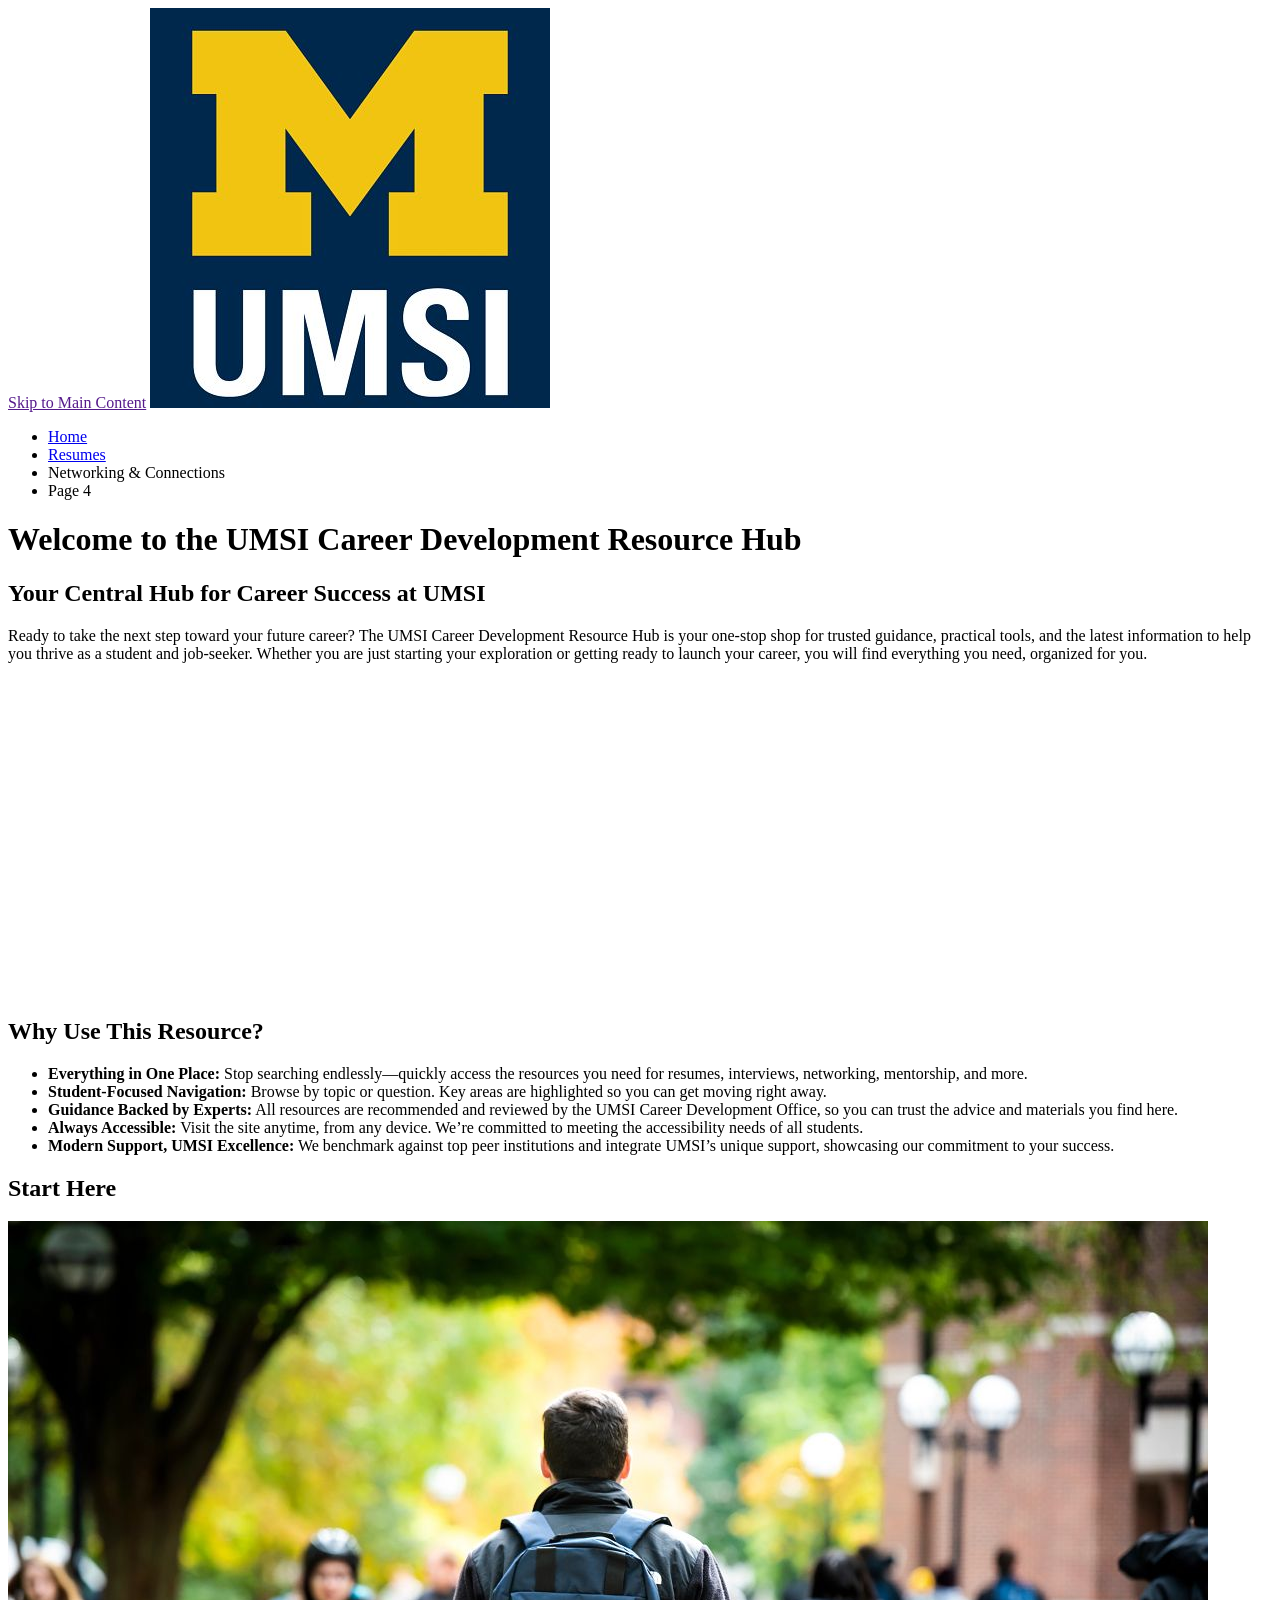
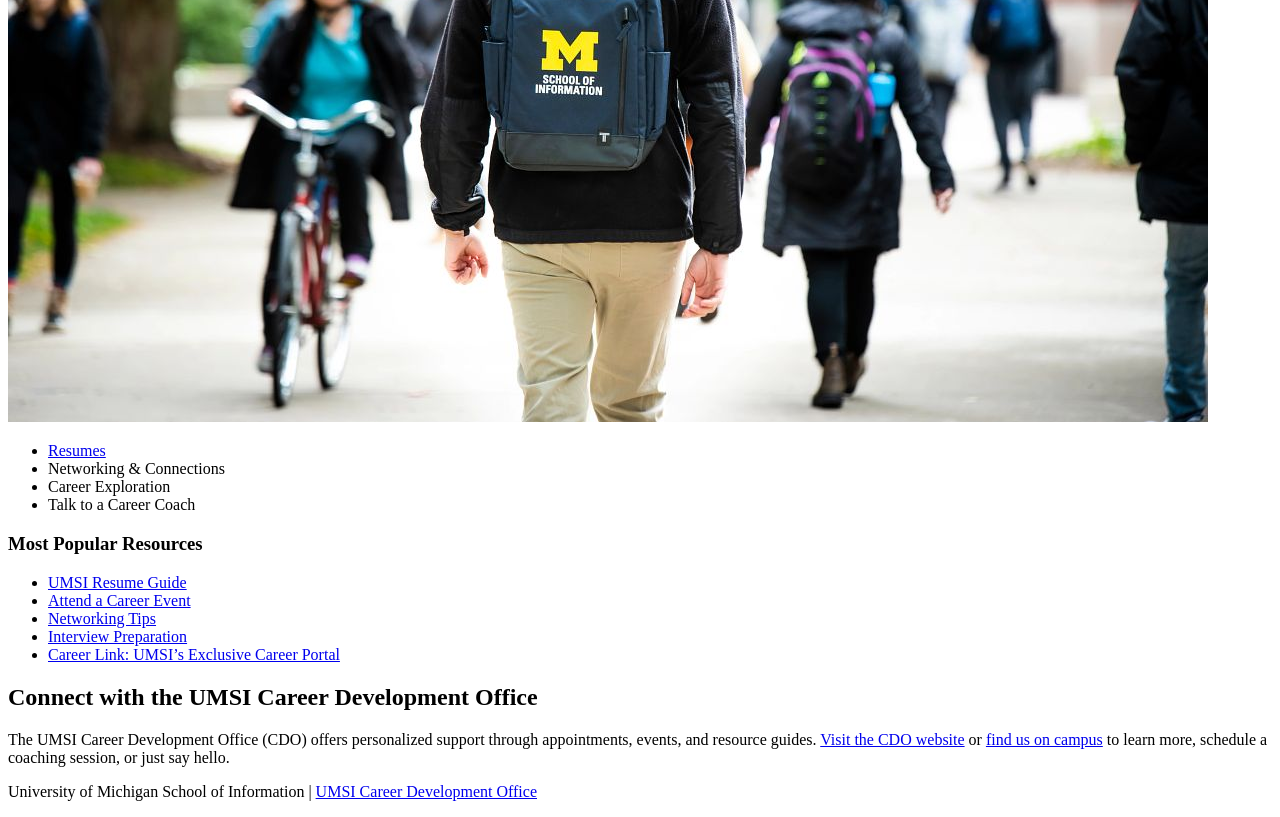
==== index.html @ 2da319f1 "Add files via upload" ====
<!DOCTYPE html>
<html lang="en">
<head>
    <meta charset="UTF-8">
    <meta name="viewport" content="width=device-width, initial-scale=1.0">
    <title>MSI Career Development Resource Hub</title>
</head>
<body>

    <header>
  <a href = "">Skip to Main Content</a>
        <img src="images/UMSI_signature_vertical_informal_solidblue.jpg" alt="UMSI Logo">
        <nav>
            <ul>
                <li><a href = "index.html">Home</a></li>
                <li><a href = "resume.html">Resumes</a></li>
                <li><a>Networking & Connections</a></li>
                <li><a>Page 4</a></li>
            </ul>
        </nav>
    <h1>Welcome to the UMSI Career Development Resource Hub</h1>

    </header>
    <main>
    <section>
      <h2>Your Central Hub for Career Success at UMSI</h2>
      <p>
        Ready to take the next step toward your future career? The UMSI Career Development Resource Hub is your one-stop shop for trusted guidance, practical tools, and the latest information to help you thrive as a student and job-seeker. Whether you are just starting your exploration or getting ready to launch your career, you will find everything you need, organized for you.
      </p>
      <iframe width="560" height="315" src="https://www.youtube.com/embed/GSjGeDYJ5Nk?si=qhxJPRTIT___x8hG" title="YouTube video player" frameborder="0" allow="accelerometer; autoplay; clipboard-write; encrypted-media; gyroscope; picture-in-picture; web-share" referrerpolicy="strict-origin-when-cross-origin" allowfullscreen></iframe>
    </section>

    <section>
      <h2>Why Use This Resource?</h2>


      <ul>
        <li><strong>Everything in One Place:</strong> Stop searching endlessly—quickly access the resources you need for resumes, interviews, networking, mentorship, and more.</li>
        <li><strong>Student-Focused Navigation:</strong> Browse by topic or question. Key areas are highlighted so you can get moving right away.</li>
        <li><strong>Guidance Backed by Experts:</strong> All resources are recommended and reviewed by the UMSI Career Development Office, so you can trust the advice and materials you find here.</li>
        <li><strong>Always Accessible:</strong> Visit the site anytime, from any device. We’re committed to meeting the accessibility needs of all students.</li>
        <li><strong>Modern Support, UMSI Excellence:</strong> We benchmark against top peer institutions and integrate UMSI’s unique support, showcasing our commitment to your success.</li>
      </ul>
    </section>
        <section>
      <h2>Start Here</h2>
      <div>
        <img src="images/UMSI_CampusFall_UMSIBackpack_02.jpg" alt="A student wears a UMSI backpack in fall on the drag.">
        <ul>
            <li><a href="resume.html">Resumes</a></li>
            <li><a>Networking & Connections</a></li>
            <li><a>Career Exploration</a></li>
            <li><a>Talk to a Career Coach</a></li>
        </ul>
       

      </div>
      <div>
        <h3>Most Popular Resources</h3>
        <ul>
          <li><a href="https://docs.google.com/document/d/1_1GfDJyVGIgE82MZjVhuWT_aB_2Hcj1NN62FUCXoR_o/edit?tab=t.0" target="_blank">UMSI Resume Guide</a></li>
          <li><a href="https://umich.instructure.com/courses/137916/pages/attend-an-event" target="_blank">Attend a Career Event</a></li>
          <li><a href="https://docs.google.com/document/d/18HMt79BU8ovGf9z7_P7No5tuwUS6qHNW5u0sgrepLtE/edit?tab=t.0" target="_blank">Networking Tips</a></li>
          <li><a href="https://docs.google.com/presentation/d/15n-XqsFEntdbkZz89K-ohf7Or1NnCt5CQNDG-6fh2a0/edit?usp=sharing"target="_blank">Interview Preparation</a></li>
          <li><a href="https://si-umich.12twenty.com/Login" target="_blank">Career Link: UMSI’s Exclusive Career Portal</a></li>
        </ul>
      </div>
    </section>
    <section>
      <h2>Connect with the UMSI Career Development Office</h2>
      <p>
        The UMSI Career Development Office (CDO) offers personalized support through appointments, events, and resource guides. <a href="https://umich.instructure.com/courses/137916" target="_blank">Visit the CDO website</a> or <a href="https://www.si.umich.edu/about-umsi/getting-umsi" target="_blank">find us on campus</a> to learn more, schedule a coaching session, or just say hello.
      </p>
    </section>
       
        <!-- Content taken & modified from UMGPT with the prompt, "Write me a webpage of intro content to help meet the following requirements - this is for the home page": and then pasted in the client objectives & project requirements"
        UMGPT. (2025). UMGPT ( GPT-4.1 August 25th version) [Large language model]. -->
    </main>
    <footer>
        <p>University of Michigan School of Information | <a href="https://umich.instructure.com/courses/137916">UMSI Career Development Office </a></p>
        </footer>
</body>
</html>
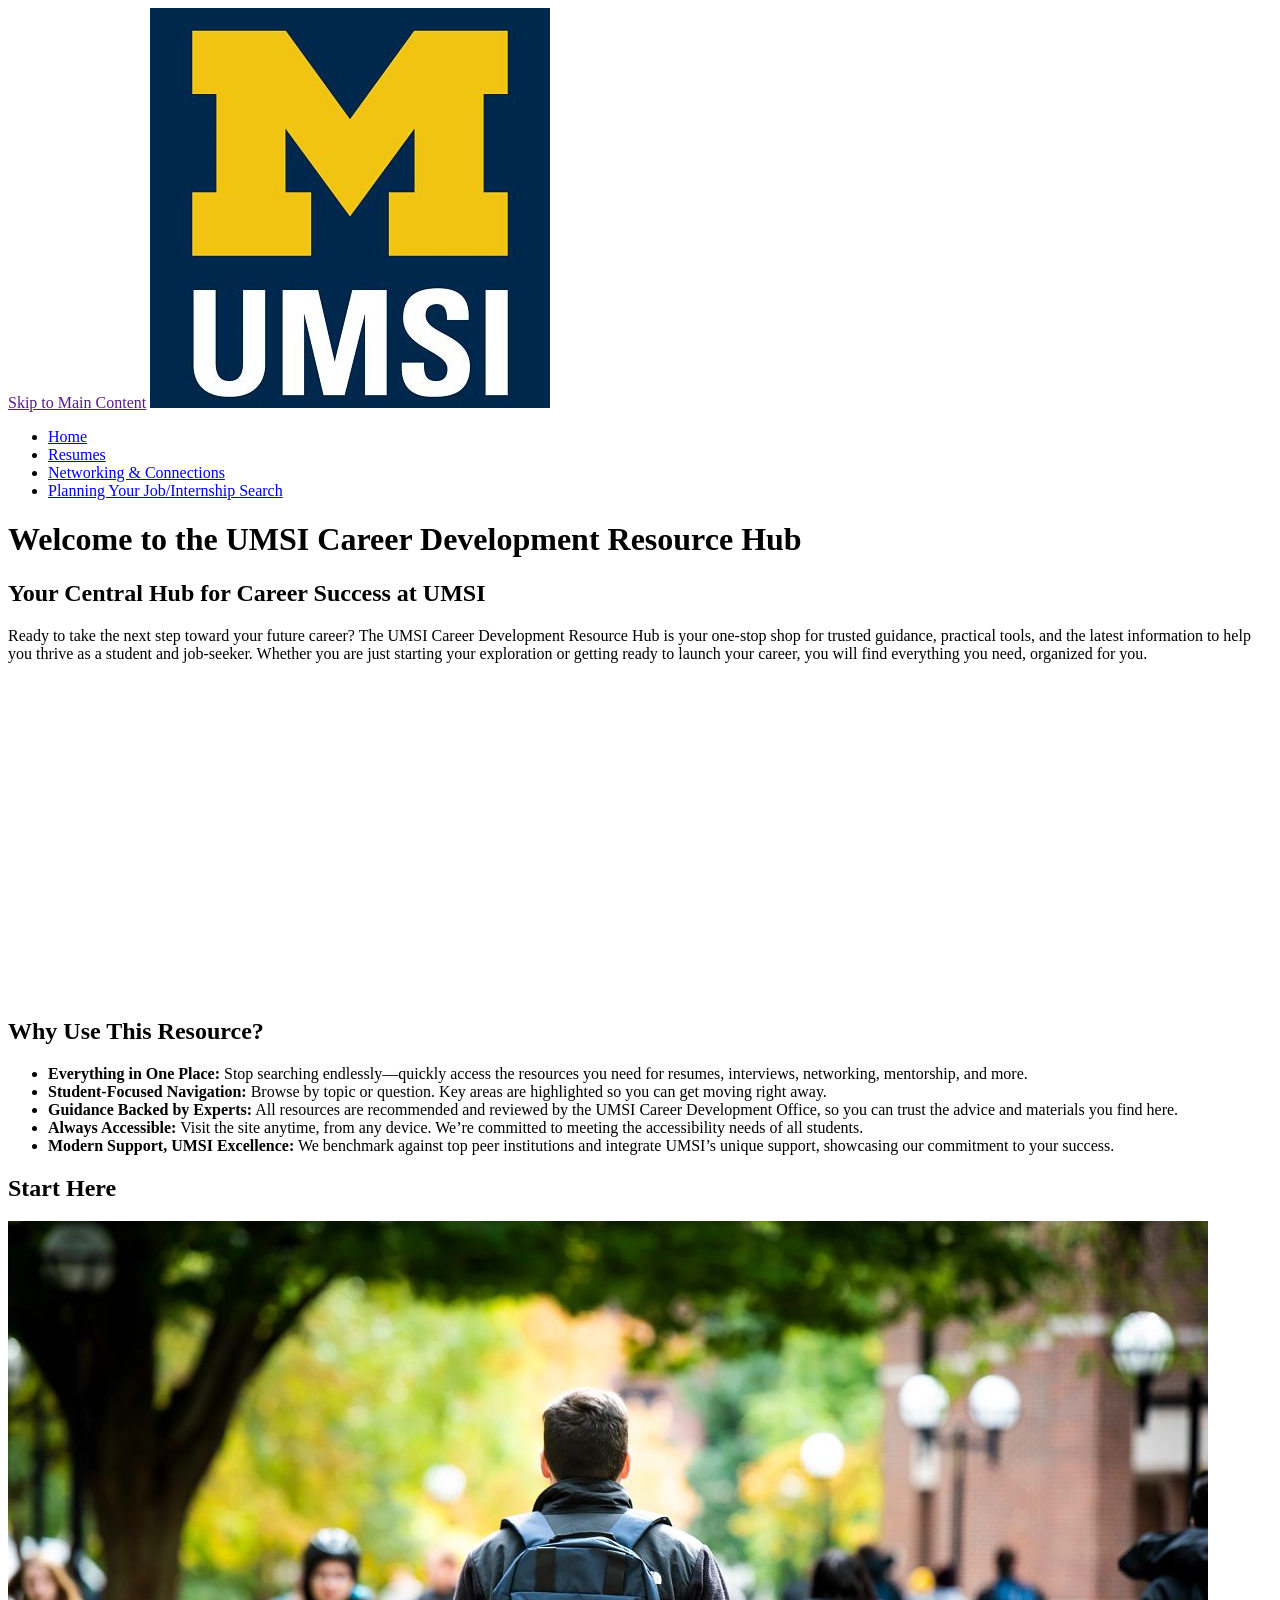
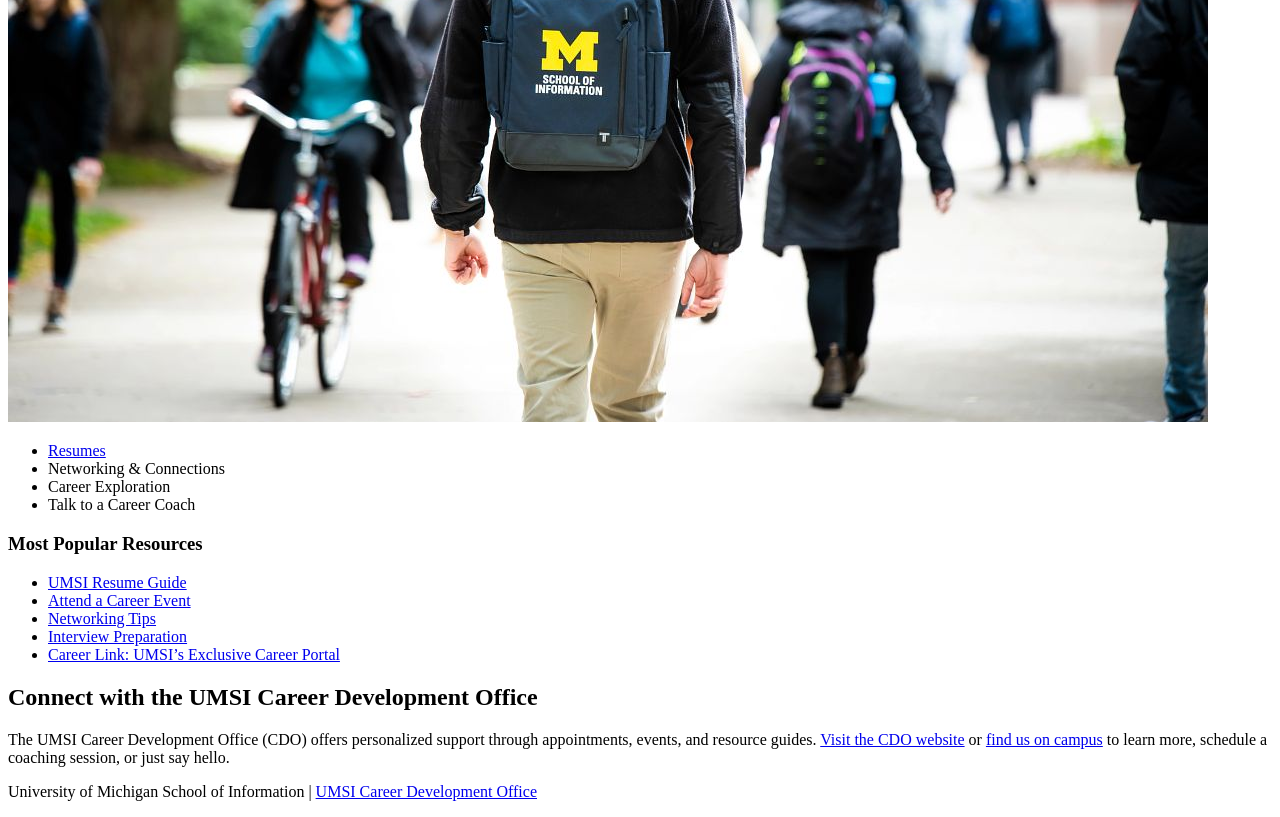
==== commit e257cdb6: "Add files via upload" ====
--- a/index.html
+++ b/index.html
@@ -14,8 +14,8 @@
             <ul>
                 <li><a href = "index.html">Home</a></li>
                 <li><a href = "resume.html">Resumes</a></li>
-                <li><a>Networking & Connections</a></li>
-                <li><a>Page 4</a></li>
+                <li><a href = "networking.html">Networking & Connections</a></li>
+                <li><a href = "job.html">Planning Your Job/Internship Search</a></li>
             </ul>
         </nav>
     <h1>Welcome to the UMSI Career Development Resource Hub</h1>
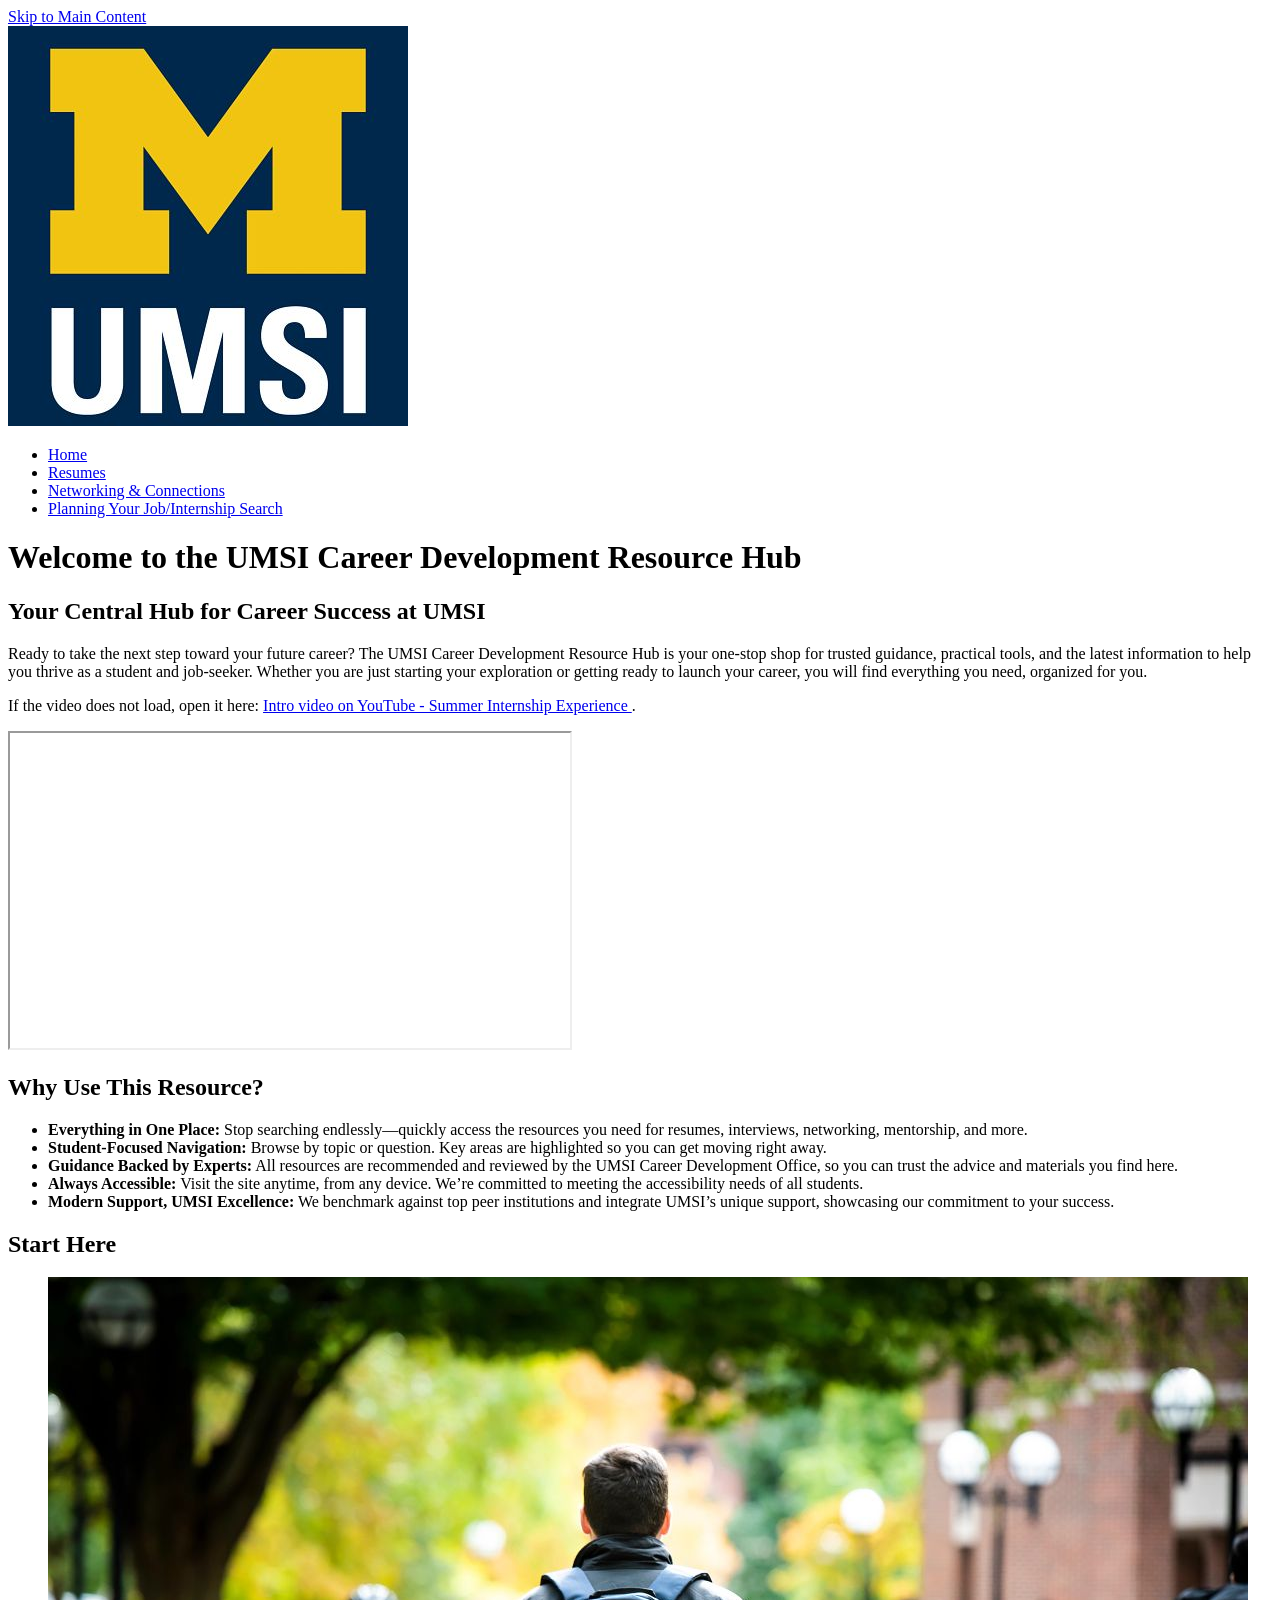
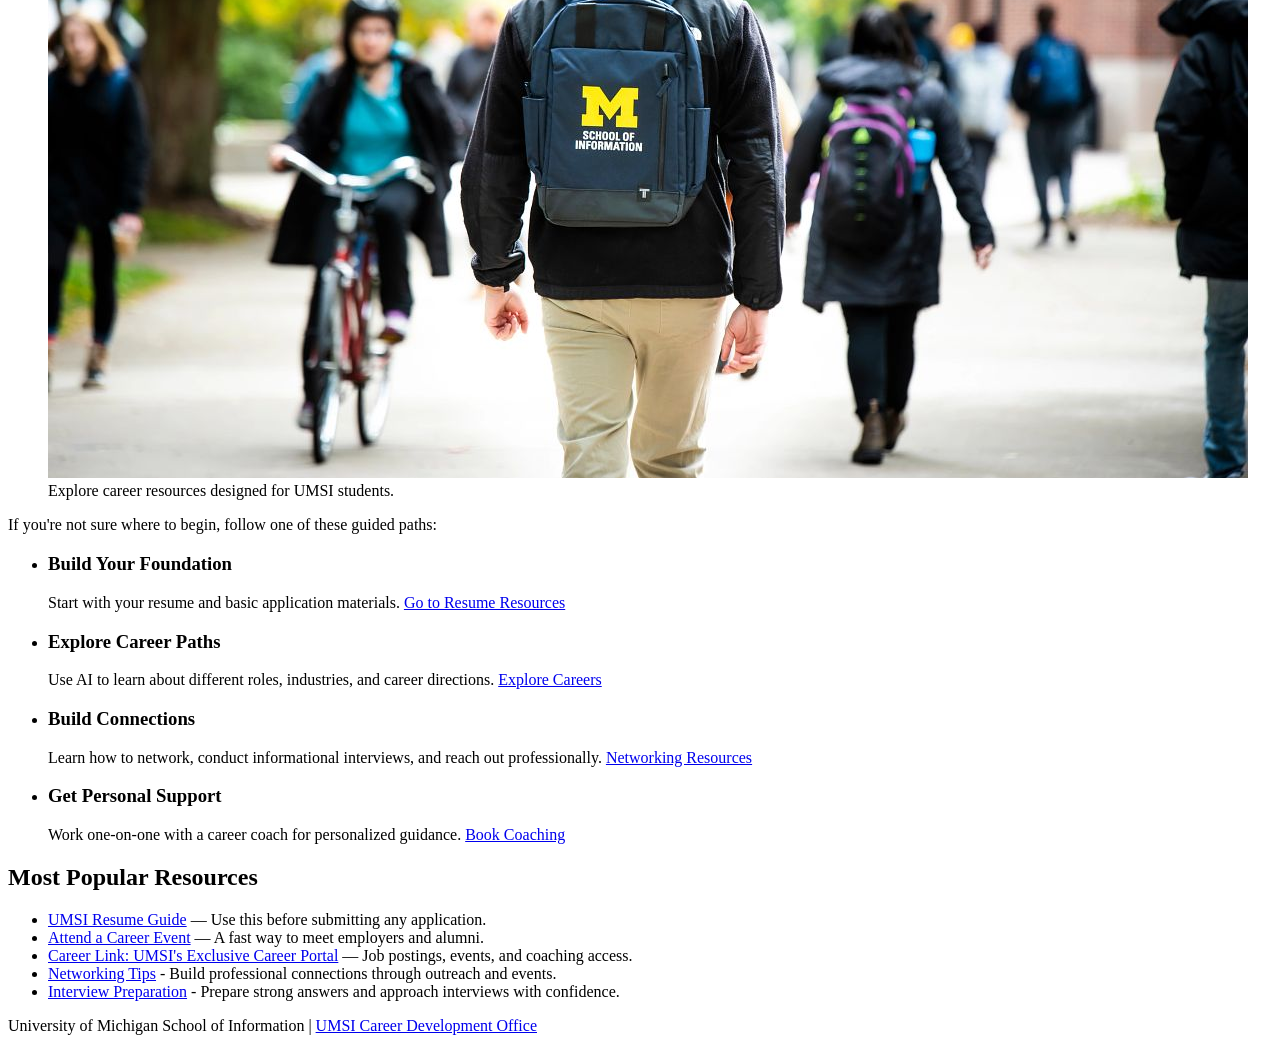
==== commit b401c646: "Add files via upload" ====
--- a/index.html
+++ b/index.html
@@ -6,9 +6,9 @@
     <title>MSI Career Development Resource Hub</title>
 </head>
 <body>
+  <a href="#main" class="skip-link">Skip to Main Content</a>
 
     <header>
-  <a href = "">Skip to Main Content</a>
         <img src="images/UMSI_signature_vertical_informal_solidblue.jpg" alt="UMSI Logo">
         <nav>
             <ul>
@@ -21,13 +21,29 @@
     <h1>Welcome to the UMSI Career Development Resource Hub</h1>
 
     </header>
-    <main>
-    <section>
-      <h2>Your Central Hub for Career Success at UMSI</h2>
-      <p>
-        Ready to take the next step toward your future career? The UMSI Career Development Resource Hub is your one-stop shop for trusted guidance, practical tools, and the latest information to help you thrive as a student and job-seeker. Whether you are just starting your exploration or getting ready to launch your career, you will find everything you need, organized for you.
-      </p>
-      <iframe width="560" height="315" src="https://www.youtube.com/embed/GSjGeDYJ5Nk?si=qhxJPRTIT___x8hG" title="YouTube video player" frameborder="0" allow="accelerometer; autoplay; clipboard-write; encrypted-media; gyroscope; picture-in-picture; web-share" referrerpolicy="strict-origin-when-cross-origin" allowfullscreen></iframe>
+
+    <main id="main">
+    <section aria-labelledby="hub-intro">
+        <h2 id="hub-intro">Your Central Hub for Career Success at UMSI</h2>
+        <p>
+          Ready to take the next step toward your future career? The UMSI Career Development Resource Hub is your one-stop shop for trusted guidance, practical tools, and the latest information to help you thrive as a student and job-seeker. Whether you are just starting your exploration or getting ready to launch your career, you will find everything you need, organized for you.
+        </p>
+
+        <p>
+          If the video does not load, open it here:
+          <a href="https://www.youtube.com/watch?v=GSjGeDYJ5Nk" target="_blank" rel="noopener">
+            Intro video on YouTube - Summer Internship Experience
+          </a>.
+        </p>
+
+        <iframe
+        width="560"
+        height="315"
+        src="https://www.youtube.com/embed/GSjGeDYJ5Nk"
+        title="UMSI Career Development intro video"
+        allow="accelerometer; autoplay; clipboard-write; encrypted-media; gyroscope; picture-in-picture; web-share"
+        allowfullscreen>
+      </iframe>
     </section>
 
     <section>
@@ -42,42 +58,92 @@
         <li><strong>Modern Support, UMSI Excellence:</strong> We benchmark against top peer institutions and integrate UMSI’s unique support, showcasing our commitment to your success.</li>
       </ul>
     </section>
-        <section>
-      <h2>Start Here</h2>
-      <div>
-        <img src="images/UMSI_CampusFall_UMSIBackpack_02.jpg" alt="A student wears a UMSI backpack in fall on the drag.">
-        <ul>
-            <li><a href="resume.html">Resumes</a></li>
-            <li><a>Networking & Connections</a></li>
-            <li><a>Career Exploration</a></li>
-            <li><a>Talk to a Career Coach</a></li>
-        </ul>
-       
 
-      </div>
-      <div>
-        <h3>Most Popular Resources</h3>
-        <ul>
-          <li><a href="https://docs.google.com/document/d/1_1GfDJyVGIgE82MZjVhuWT_aB_2Hcj1NN62FUCXoR_o/edit?tab=t.0" target="_blank">UMSI Resume Guide</a></li>
-          <li><a href="https://umich.instructure.com/courses/137916/pages/attend-an-event" target="_blank">Attend a Career Event</a></li>
-          <li><a href="https://docs.google.com/document/d/18HMt79BU8ovGf9z7_P7No5tuwUS6qHNW5u0sgrepLtE/edit?tab=t.0" target="_blank">Networking Tips</a></li>
-          <li><a href="https://docs.google.com/presentation/d/15n-XqsFEntdbkZz89K-ohf7Or1NnCt5CQNDG-6fh2a0/edit?usp=sharing"target="_blank">Interview Preparation</a></li>
-          <li><a href="https://si-umich.12twenty.com/Login" target="_blank">Career Link: UMSI’s Exclusive Career Portal</a></li>
-        </ul>
-      </div>
+    <section aria-labelledby="start-here">
+      <h2 id="start-here">Start Here</h2>
+
+      <figure>
+        <img src="images/UMSI_CampusFall_UMSIBackpack_02.jpg" alt="UMSI student walking on campus in fall with a UMSI backpack">
+        <figcaption>
+          Explore career resources designed for UMSI students.
+        </figcaption>
+      </figure>
+
+      <p>If you're not sure where to begin, follow one of these guided paths:</p>
+
+
+      <ul>
+        <li>
+          <h3>Build Your Foundation</h3>
+
+          <p>
+            Start with your resume and basic application materials.
+            <a href="resume.html">Go to Resume Resources</a>
+          </p>
+        </li>
+
+        <li>
+          <h3>Explore Career Paths</h3>
+
+          <p>
+            Use AI to learn about different roles, industries, and career directions.
+            <a href="https://docs.google.com/document/d/1C-rxX5VcjVH7YjMdHil1VMo9ZdSOHmausOcX61dld-g/edit?tab=t.0#heading=h.m3fsccjzqtbh">Explore Careers</a>
+          </p>
+        </li>
+
+        <li>
+          <h3>Build Connections</h3>
+          <p>
+            Learn how to network, conduct informational interviews, and reach out professionally.
+            <a href="networking.html">Networking Resources</a>
+          </p>
+        </li>
+
+        <li>
+          <h3>Get Personal Support</h3>
+          <p>
+            Work one-on-one with a career coach for personalized guidance.
+            <a href="https://umich.instructure.com/courses/137916/pages/talk-to-a-career-coach" target="_blank" rel="noopener">Book Coaching</a>
+          </p>
+        </li>
+      </ul>
     </section>
-    <section>
-      <h2>Connect with the UMSI Career Development Office</h2>
-      <p>
-        The UMSI Career Development Office (CDO) offers personalized support through appointments, events, and resource guides. <a href="https://umich.instructure.com/courses/137916" target="_blank">Visit the CDO website</a> or <a href="https://www.si.umich.edu/about-umsi/getting-umsi" target="_blank">find us on campus</a> to learn more, schedule a coaching session, or just say hello.
-      </p>
+
+
+    <section aria-labelledby="popular">
+      <h2 id="popular">Most Popular Resources</h2>
+      <ul>
+        <li>
+          <a href="https://docs.google.com/document/d/1_1GfDJyVGIgE82MZjVhuWT_aB_2Hcj1NN62FUCXoR_o/edit" target="_blank" rel="noopener">UMSI Resume Guide</a>
+          — Use this before submitting any application.
+        </li>
+
+        <li>
+          <a href="https://umich.instructure.com/courses/137916/pages/attend-an-event" target="_blank" rel="noopener">Attend a Career Event</a>
+          — A fast way to meet employers and alumni.
+        </li>
+
+        <li>
+          <a href="https://si-umich.12twenty.com/Login" target="_blank" rel="noopener">Career Link: UMSI's Exclusive Career Portal</a>
+          — Job postings, events, and coaching access.
+        </li>
+
+        <li>
+          <a href="https://docs.google.com/document/d/18HMt79BU8ovGf9z7_P7No5tuwUS6qHNW5u0sgrepLtE/edit?tab=t.0" target="_blank">Networking Tips</a>
+          - Build professional connections through outreach and events.
+        </li>
+
+        <li>
+          <a href="https://docs.google.com/presentation/d/15n-XqsFEntdbkZz89K-ohf7Or1NnCt5CQNDG-6fh2a0/edit?usp=sharing"target="_blank">Interview Preparation</a>
+          - Prepare strong answers and approach interviews with confidence.
+        </li>
+      </ul>
     </section>
-       
-        <!-- Content taken & modified from UMGPT with the prompt, "Write me a webpage of intro content to help meet the following requirements - this is for the home page": and then pasted in the client objectives & project requirements"
-        UMGPT. (2025). UMGPT ( GPT-4.1 August 25th version) [Large language model]. -->
-    </main>
-    <footer>
-        <p>University of Michigan School of Information | <a href="https://umich.instructure.com/courses/137916">UMSI Career Development Office </a></p>
-        </footer>
+
+  </main>
+  <footer>
+    <p>University of Michigan School of Information | <a href="https://umich.instructure.com/courses/137916">UMSI Career Development Office </a></p>
+  </footer>
+
 </body>
 </html>
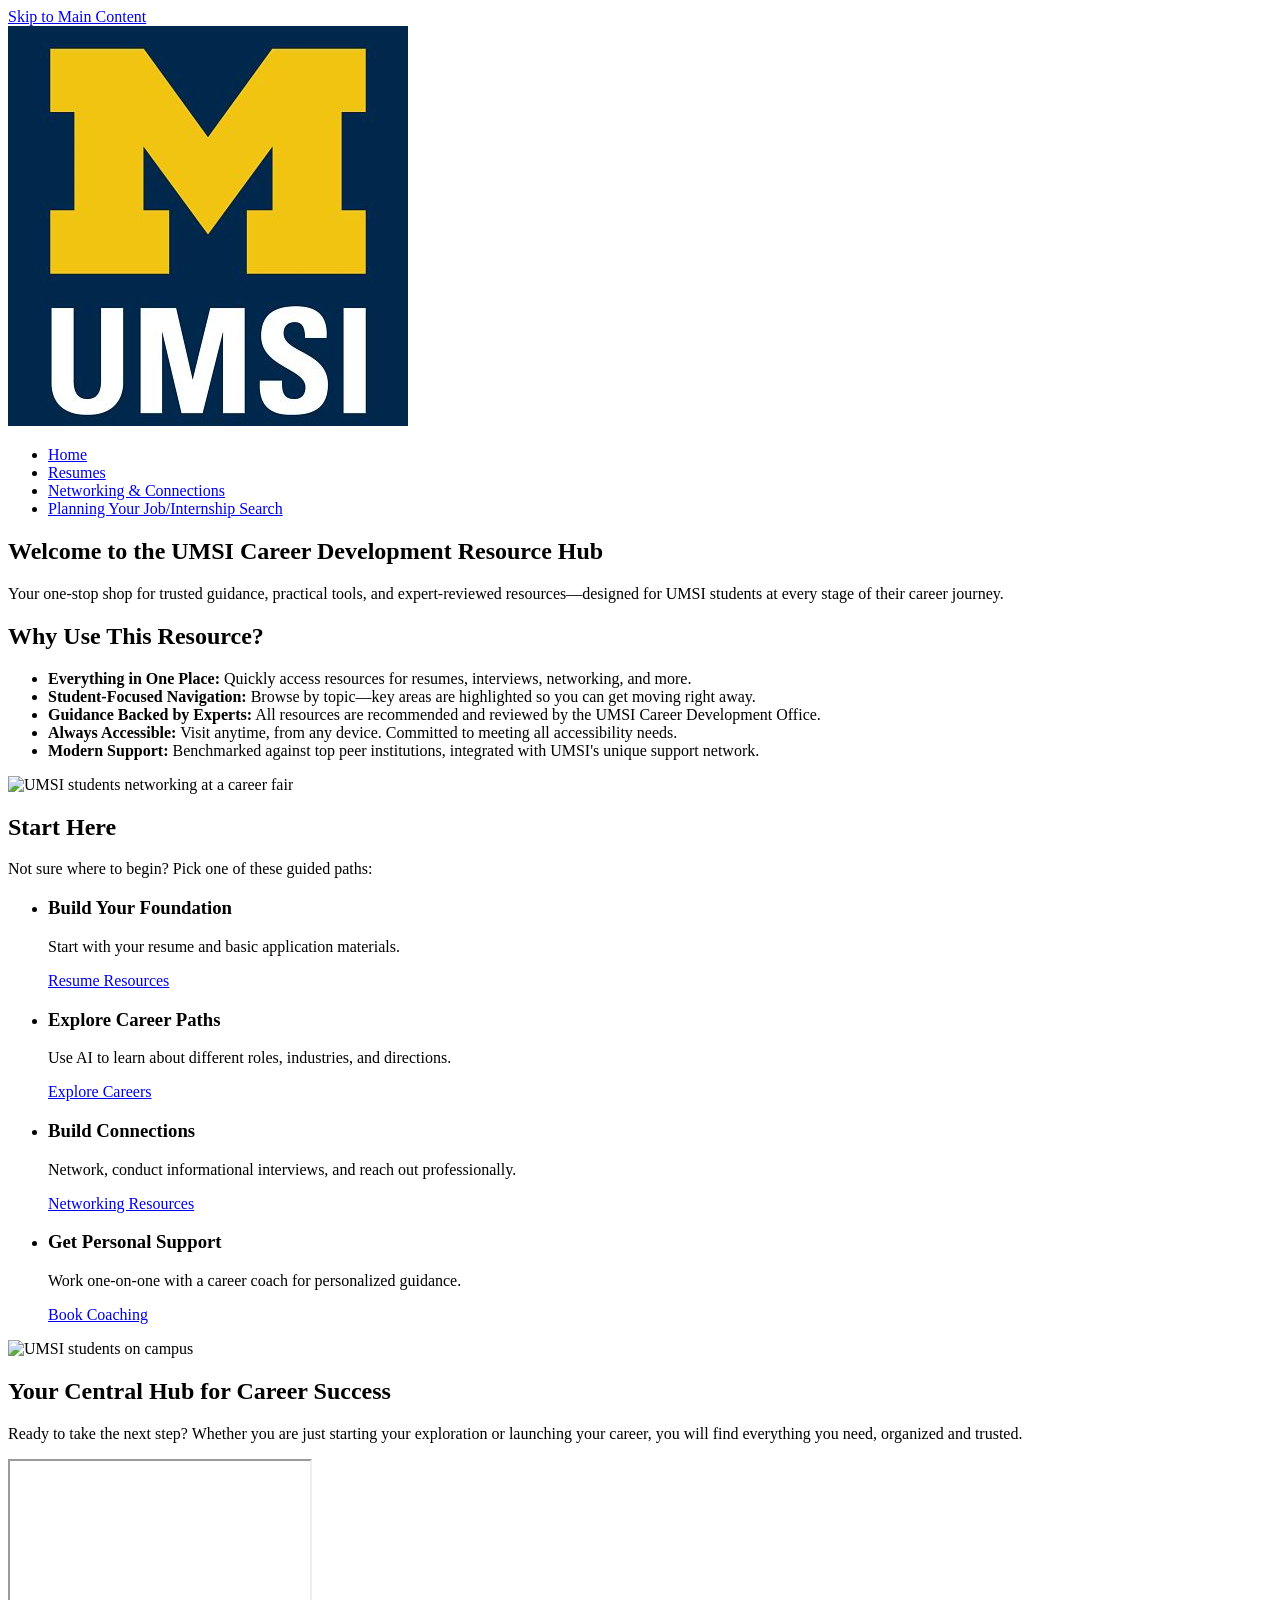
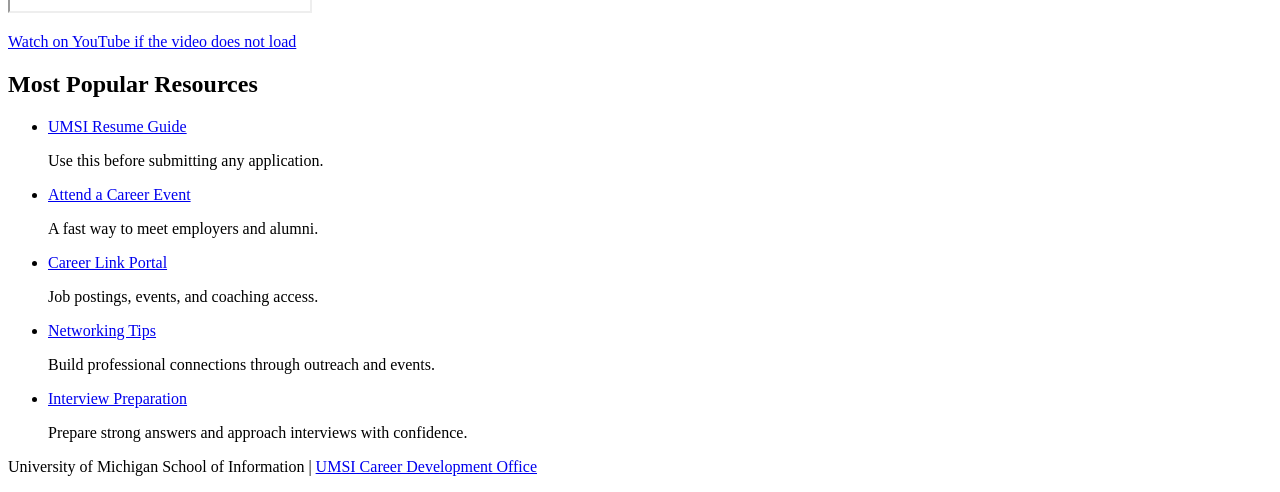
==== commit 826c633a: "Add files via upload" ====
--- a/index.html
+++ b/index.html
@@ -1,148 +1,163 @@
 <!DOCTYPE html>
 <html lang="en">
 <head>
-    <meta charset="UTF-8">
-    <meta name="viewport" content="width=device-width, initial-scale=1.0">
-    <title>MSI Career Development Resource Hub</title>
+  <meta charset="UTF-8">
+  <meta name="viewport" content="width=device-width, initial-scale=1.0">
+  <title>UMSI Career Development Resource Hub</title>
+
+  <link rel="stylesheet" href="css/html5reset.css">
+  <link rel="stylesheet" href="css/style.css">
+
+  <link href="https://fonts.googleapis.com/css2?family=Poppins:wght@300;400;600;700&display=swap" rel="stylesheet">
+  <link href="https://fonts.googleapis.com/css2?family=Montserrat:wght@400;600;700&display=swap" rel="stylesheet">
 </head>
 <body>
-  <a href="#main" class="skip-link">Skip to Main Content</a>
 
-    <header>
-        <img src="images/UMSI_signature_vertical_informal_solidblue.jpg" alt="UMSI Logo">
-        <nav>
-            <ul>
-                <li><a href = "index.html">Home</a></li>
-                <li><a href = "resume.html">Resumes</a></li>
-                <li><a href = "networking.html">Networking & Connections</a></li>
-                <li><a href = "job.html">Planning Your Job/Internship Search</a></li>
-            </ul>
-        </nav>
-    <h1>Welcome to the UMSI Career Development Resource Hub</h1>
+  <div class="skip"><a href="#main">Skip to Main Content</a></div>
 
-    </header>
+  <header>
+    <img src="images/UMSI_signature_vertical_informal_solidblue.jpg" alt="UMSI Logo">
+    <nav>
+      <ul>
+        <li><a href="index.html" aria-current="page">Home</a></li>
+        <li><a href="resume.html">Resumes</a></li>
+        <li><a href="networking.html">Networking &amp; Connections</a></li>
+        <li><a href="job.html">Planning Your Job/Internship Search</a></li>
+      </ul>
+    </nav>
+  </header>
 
-    <main id="main">
-    <section aria-labelledby="hub-intro">
-        <h2 id="hub-intro">Your Central Hub for Career Success at UMSI</h2>
+  <main id="main">
+
+    <section class="welcome" aria-labelledby="welcome-heading">
+      <div class="welcome-content">
+        <h1 id="welcome-heading">Welcome to the UMSI Career Development Resource Hub</h1>
+        <p>Your one-stop shop for trusted guidance, practical tools, and expert-reviewed resources—designed for UMSI students at every stage of their career journey.</p>
+      </div>
+    </section>
+
+    <!-- ── SECTION 1: Why Use This Resource ── -->
+    <div class="page-content">
+      <section class="content-section" aria-labelledby="why-heading">
+        <h2 id="why-heading">Why Use This Resource?</h2>
+        <ul class="why-list">
+          <li><strong>Everything in One Place:</strong> Quickly access resources for resumes, interviews, networking, and more.</li>
+          <li><strong>Student-Focused Navigation:</strong> Browse by topic—key areas are highlighted so you can get moving right away.</li>
+          <li><strong>Guidance Backed by Experts:</strong> All resources are recommended and reviewed by the UMSI Career Development Office.</li>
+          <li><strong>Always Accessible:</strong> Visit anytime, from any device. Committed to meeting all accessibility needs.</li>
+          <li><strong>Modern Support:</strong> Benchmarked against top peer institutions, integrated with UMSI's unique support network.</li>
+        </ul>
+      </section>
+    </div>
+
+    <!-- ── IMAGE DIVIDER 1 ── -->
+    <div class="img-divider">
+      <img src="images/UMSI_CareerFair_02062025_12.jpg" alt="UMSI students networking at a career fair">
+    </div>
+
+    <!-- ── SECTION 2: Start Here ── -->
+    <div class="page-content">
+      <section class="content-section" aria-labelledby="start-heading">
+        <h2 id="start-heading">Start Here</h2>
+        <p>Not sure where to begin? Pick one of these guided paths:</p>
+
+        <ul class="paths-grid">
+          <li>
+            <h3>Build Your Foundation</h3>
+            <p>Start with your resume and basic application materials.</p>
+            <a href="resume.html">Resume Resources</a>
+          </li>
+          <li>
+            <h3>Explore Career Paths</h3>
+            <p>Use AI to learn about different roles, industries, and directions.</p>
+            <a href="https://docs.google.com/document/d/1C-rxX5VcjVH7YjMdHil1VMo9ZdSOHmausOcX61dld-g/edit?tab=t.0#heading=h.m3fsccjzqtbh"
+               target="_blank" rel="noopener">Explore Careers</a>
+          </li>
+          <li>
+            <h3>Build Connections</h3>
+            <p>Network, conduct informational interviews, and reach out professionally.</p>
+            <a href="networking.html">Networking Resources</a>
+          </li>
+          <li>
+            <h3>Get Personal Support</h3>
+            <p>Work one-on-one with a career coach for personalized guidance.</p>
+            <a href="https://umich.instructure.com/courses/137916/pages/talk-to-a-career-coach"
+               target="_blank" rel="noopener">Book Coaching</a>
+          </li>
+        </ul>
+      </section>
+    </div>
+
+    <!-- ── IMAGE DIVIDER 2 ── -->
+    <div class="img-divider">
+      <img src="images/UMSI_MastersOrientation_081825_01.jpg" alt="UMSI students on campus">
+    </div>
+
+    <!-- ── SECTION 3: Intro + Video ── -->
+    <div class="page-content">
+      <section class="content-section" aria-labelledby="intro-heading">
+        <h2 id="intro-heading">Your Central Hub for Career Success</h2>
         <p>
-          Ready to take the next step toward your future career? The UMSI Career Development Resource Hub is your one-stop shop for trusted guidance, practical tools, and the latest information to help you thrive as a student and job-seeker. Whether you are just starting your exploration or getting ready to launch your career, you will find everything you need, organized for you.
+          Ready to take the next step? Whether you are just starting your exploration or launching
+          your career, you will find everything you need, organized and trusted.
         </p>
 
+        <div class="video-wrapper">
+          <iframe
+            src="https://www.youtube.com/embed/GSjGeDYJ5Nk"
+            title="UMSI Career Development intro video – Summer Internship Experience"
+            allow="accelerometer; autoplay; clipboard-write; encrypted-media; gyroscope; picture-in-picture; web-share"
+            allowfullscreen>
+          </iframe>
+        </div>
         <p>
-          If the video does not load, open it here:
           <a href="https://www.youtube.com/watch?v=GSjGeDYJ5Nk" target="_blank" rel="noopener">
-            Intro video on YouTube - Summer Internship Experience
-          </a>.
+            Watch on YouTube if the video does not load
+          </a>
         </p>
+      </section>
+    </div>
 
-        <iframe
-        width="560"
-        height="315"
-        src="https://www.youtube.com/embed/GSjGeDYJ5Nk"
-        title="UMSI Career Development intro video"
-        allow="accelerometer; autoplay; clipboard-write; encrypted-media; gyroscope; picture-in-picture; web-share"
-        allowfullscreen>
-      </iframe>
-    </section>
-
-    <section>
-      <h2>Why Use This Resource?</h2>
-
-
-      <ul>
-        <li><strong>Everything in One Place:</strong> Stop searching endlessly—quickly access the resources you need for resumes, interviews, networking, mentorship, and more.</li>
-        <li><strong>Student-Focused Navigation:</strong> Browse by topic or question. Key areas are highlighted so you can get moving right away.</li>
-        <li><strong>Guidance Backed by Experts:</strong> All resources are recommended and reviewed by the UMSI Career Development Office, so you can trust the advice and materials you find here.</li>
-        <li><strong>Always Accessible:</strong> Visit the site anytime, from any device. We’re committed to meeting the accessibility needs of all students.</li>
-        <li><strong>Modern Support, UMSI Excellence:</strong> We benchmark against top peer institutions and integrate UMSI’s unique support, showcasing our commitment to your success.</li>
-      </ul>
-    </section>
-
-    <section aria-labelledby="start-here">
-      <h2 id="start-here">Start Here</h2>
-
-      <figure>
-        <img src="images/UMSI_CampusFall_UMSIBackpack_02.jpg" alt="UMSI student walking on campus in fall with a UMSI backpack">
-        <figcaption>
-          Explore career resources designed for UMSI students.
-        </figcaption>
-      </figure>
-
-      <p>If you're not sure where to begin, follow one of these guided paths:</p>
-
-
-      <ul>
-        <li>
-          <h3>Build Your Foundation</h3>
-
-          <p>
-            Start with your resume and basic application materials.
-            <a href="resume.html">Go to Resume Resources</a>
-          </p>
-        </li>
-
-        <li>
-          <h3>Explore Career Paths</h3>
-
-          <p>
-            Use AI to learn about different roles, industries, and career directions.
-            <a href="https://docs.google.com/document/d/1C-rxX5VcjVH7YjMdHil1VMo9ZdSOHmausOcX61dld-g/edit?tab=t.0#heading=h.m3fsccjzqtbh">Explore Careers</a>
-          </p>
-        </li>
-
-        <li>
-          <h3>Build Connections</h3>
-          <p>
-            Learn how to network, conduct informational interviews, and reach out professionally.
-            <a href="networking.html">Networking Resources</a>
-          </p>
-        </li>
-
-        <li>
-          <h3>Get Personal Support</h3>
-          <p>
-            Work one-on-one with a career coach for personalized guidance.
-            <a href="https://umich.instructure.com/courses/137916/pages/talk-to-a-career-coach" target="_blank" rel="noopener">Book Coaching</a>
-          </p>
-        </li>
-      </ul>
-    </section>
-
-
-    <section aria-labelledby="popular">
-      <h2 id="popular">Most Popular Resources</h2>
-      <ul>
-        <li>
-          <a href="https://docs.google.com/document/d/1_1GfDJyVGIgE82MZjVhuWT_aB_2Hcj1NN62FUCXoR_o/edit" target="_blank" rel="noopener">UMSI Resume Guide</a>
-          — Use this before submitting any application.
-        </li>
-
-        <li>
-          <a href="https://umich.instructure.com/courses/137916/pages/attend-an-event" target="_blank" rel="noopener">Attend a Career Event</a>
-          — A fast way to meet employers and alumni.
-        </li>
-
-        <li>
-          <a href="https://si-umich.12twenty.com/Login" target="_blank" rel="noopener">Career Link: UMSI's Exclusive Career Portal</a>
-          — Job postings, events, and coaching access.
-        </li>
-
-        <li>
-          <a href="https://docs.google.com/document/d/18HMt79BU8ovGf9z7_P7No5tuwUS6qHNW5u0sgrepLtE/edit?tab=t.0" target="_blank">Networking Tips</a>
-          - Build professional connections through outreach and events.
-        </li>
-
-        <li>
-          <a href="https://docs.google.com/presentation/d/15n-XqsFEntdbkZz89K-ohf7Or1NnCt5CQNDG-6fh2a0/edit?usp=sharing"target="_blank">Interview Preparation</a>
-          - Prepare strong answers and approach interviews with confidence.
-        </li>
-      </ul>
+    <!-- ── POPULAR RESOURCES ── -->
+    <section class="popular-resources" aria-labelledby="popular-heading">
+      <div class="page-content">
+        <h2 id="popular-heading">Most Popular Resources</h2>
+        <ul class="resource-grid">
+          <li>
+            <a href="https://docs.google.com/document/d/1_1GfDJyVGIgE82MZjVhuWT_aB_2Hcj1NN62FUCXoR_o/edit"
+               target="_blank" rel="noopener">UMSI Resume Guide</a>
+            <p>Use this before submitting any application.</p>
+          </li>
+          <li>
+            <a href="https://umich.instructure.com/courses/137916/pages/attend-an-event"
+               target="_blank" rel="noopener">Attend a Career Event</a>
+            <p>A fast way to meet employers and alumni.</p>
+          </li>
+          <li>
+            <a href="https://si-umich.12twenty.com/Login"
+               target="_blank" rel="noopener">Career Link Portal</a>
+            <p>Job postings, events, and coaching access.</p>
+          </li>
+          <li>
+            <a href="https://docs.google.com/document/d/18HMt79BU8ovGf9z7_P7No5tuwUS6qHNW5u0sgrepLtE/edit?tab=t.0"
+               target="_blank" rel="noopener">Networking Tips</a>
+            <p>Build professional connections through outreach and events.</p>
+          </li>
+          <li>
+            <a href="https://docs.google.com/presentation/d/15n-XqsFEntdbkZz89K-ohf7Or1NnCt5CQNDG-6fh2a0/edit?usp=sharing"
+               target="_blank" rel="noopener">Interview Preparation</a>
+            <p>Prepare strong answers and approach interviews with confidence.</p>
+          </li>
+        </ul>
+      </div>
     </section>
 
   </main>
+
   <footer>
-    <p>University of Michigan School of Information | <a href="https://umich.instructure.com/courses/137916">UMSI Career Development Office </a></p>
+    <p>University of Michigan School of Information |
+      <a href="https://umich.instructure.com/courses/137916">UMSI Career Development Office</a>
+    </p>
   </footer>
 
 </body>
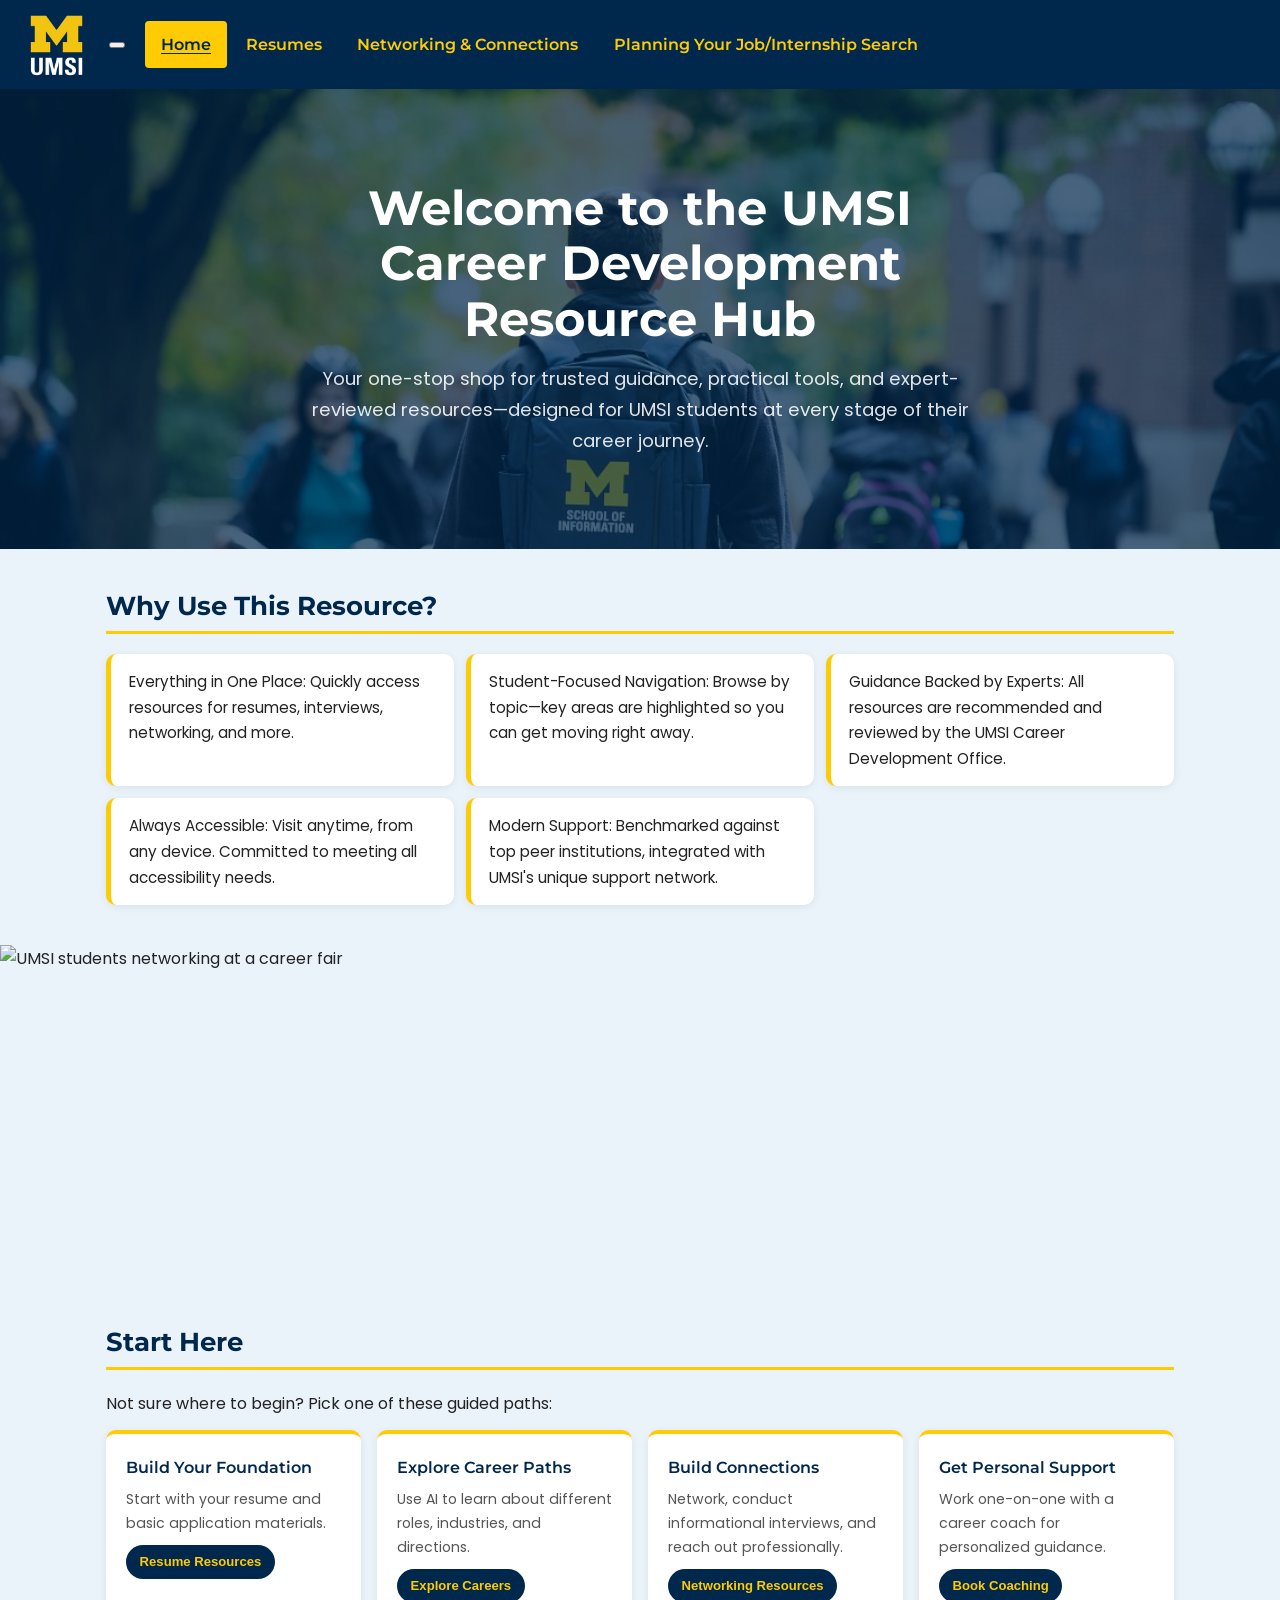
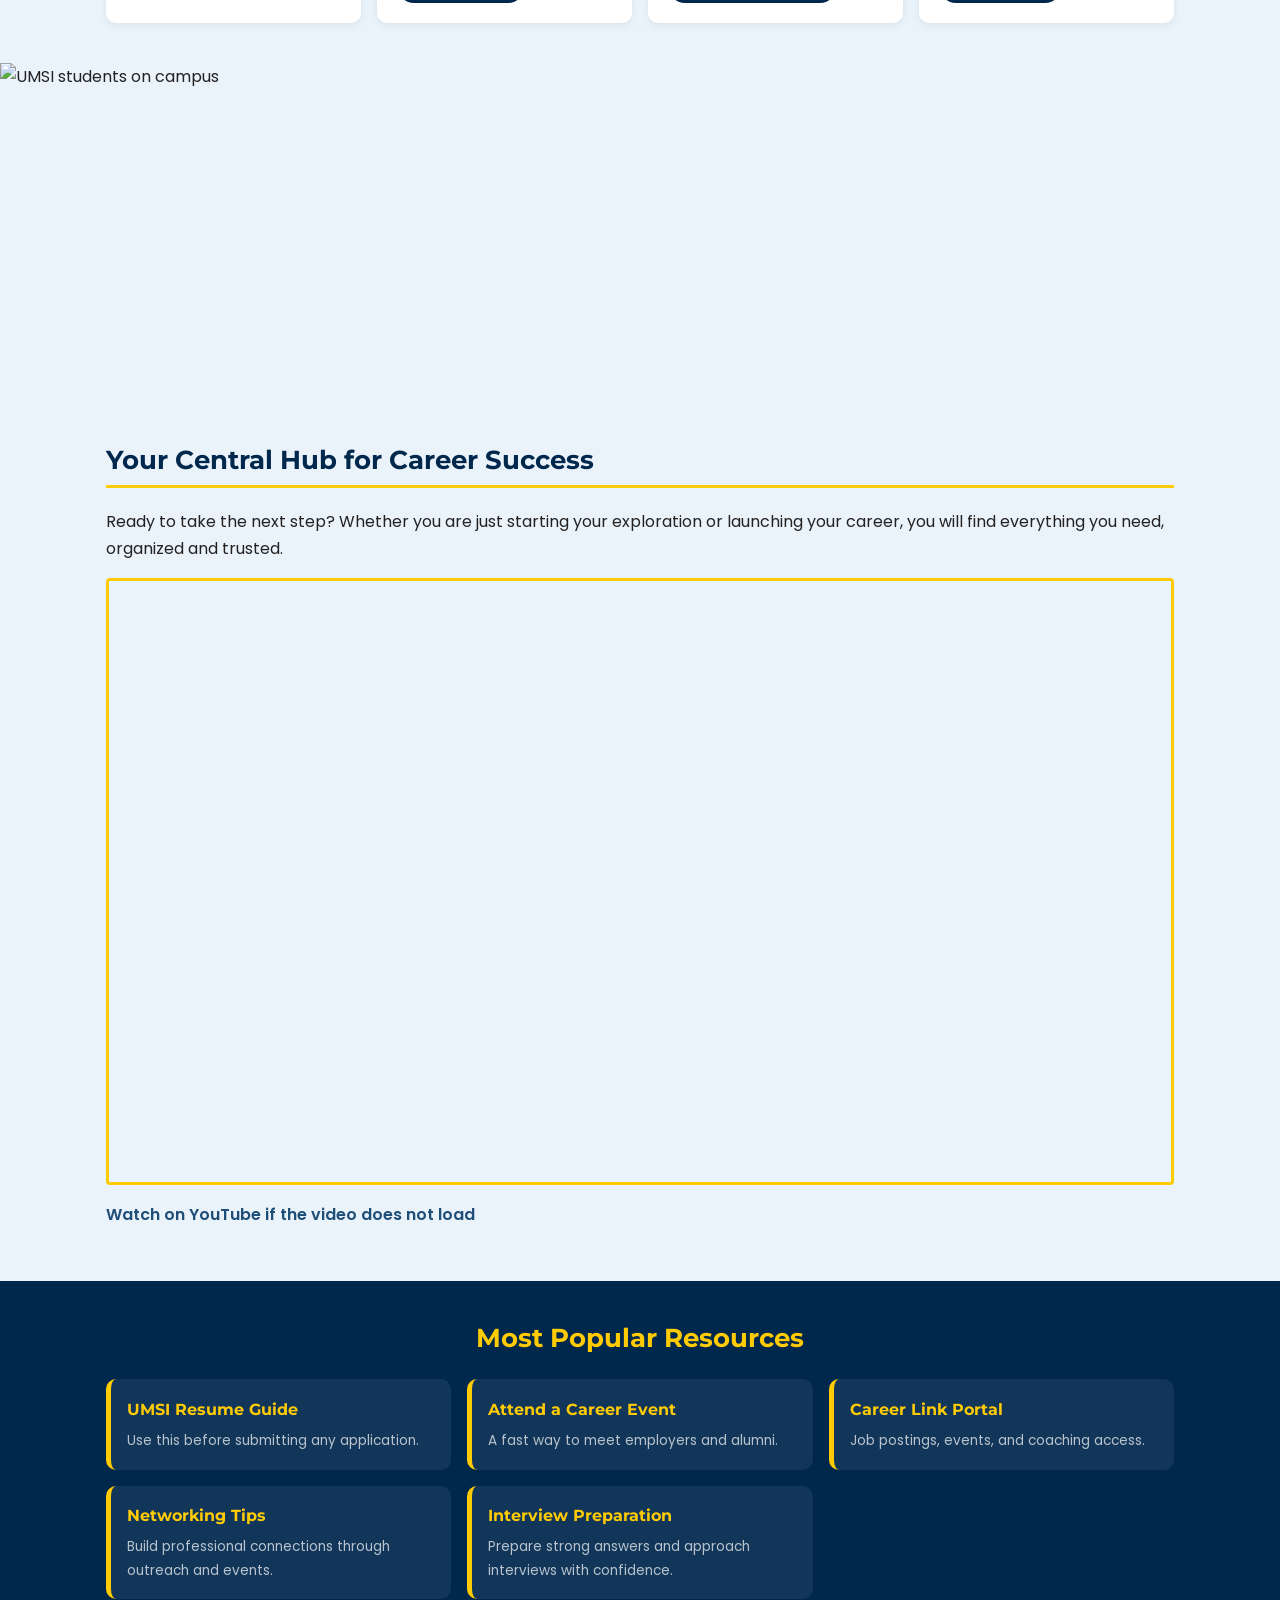
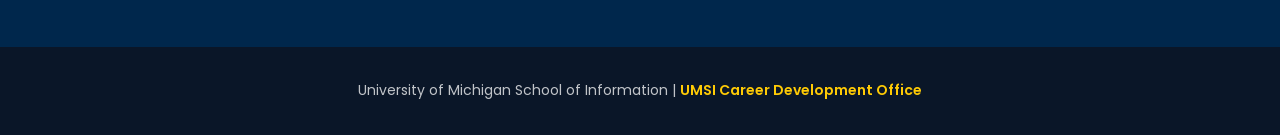
==== commit 217a11a6: "Add files via upload" ====
--- a/index.html
+++ b/index.html
@@ -17,7 +17,15 @@
 
   <header>
     <img src="images/UMSI_signature_vertical_informal_solidblue.jpg" alt="UMSI Logo">
-    <nav>
+
+    <!-- Hamburger button — hidden on tablet+ via CSS -->
+    <button class="nav-toggle" aria-controls="main-nav" aria-expanded="false" aria-label="Toggle navigation">
+      <span></span>
+      <span></span>
+      <span></span>
+    </button>
+
+    <nav id="main-nav" aria-label="Main navigation">
       <ul>
         <li><a href="index.html" aria-current="page">Home</a></li>
         <li><a href="resume.html">Resumes</a></li>
@@ -160,5 +168,23 @@
     </p>
   </footer>
 
+  <script>
+    // Hamburger toggle
+    const toggle = document.querySelector('.nav-toggle');
+    const nav    = document.getElementById('main-nav');
+    toggle.addEventListener('click', () => {
+      const open = toggle.getAttribute('aria-expanded') === 'true';
+      toggle.setAttribute('aria-expanded', String(!open));
+      nav.classList.toggle('is-open', !open);
+    });
+    // Close nav when a link is clicked (mobile UX)
+    nav.querySelectorAll('a').forEach(link => {
+      link.addEventListener('click', () => {
+        toggle.setAttribute('aria-expanded', 'false');
+        nav.classList.remove('is-open');
+      });
+    });
+  </script>
+
 </body>
 </html>
--- a/css/style.css
+++ b/css/style.css
@@ -0,0 +1,655 @@
+
+/* ------------------------------------------------------------
+   1. DESIGN TOKENS
+   ------------------------------------------------------------ */
+:root {
+  --navy:        #00274c;
+  --maize:       #ffcb05;
+  --blue-mid:    #1f4e79;
+  --blue-light:  #b9d4ee;
+  --blue-bg:     #eaf2fa;
+  --white:       #ffffff;
+  --text:        #222222;
+  --text-muted:  #555555;
+  --footer-bg:   #0a1628;
+
+  --font-display: 'Montserrat', sans-serif;
+  --font-body:    'Poppins', sans-serif;
+
+  --radius-sm: 4px;
+  --radius-md: 10px;
+  --shadow-sm: 0 2px 8px rgba(0,0,0,0.07);
+  --shadow-md: 0 6px 18px rgba(0,0,0,0.13);
+  --transition: 0.22s ease;
+}
+
+/* ------------------------------------------------------------
+   2. BASE
+   ------------------------------------------------------------ */
+html {
+  scroll-behavior: smooth;
+}
+
+body {
+  font-family: var(--font-body);
+  font-size: 1rem;
+  line-height: 1.7;
+  color: var(--text);
+  background-color: var(--blue-bg);
+  margin: 0;
+  padding: 0;
+}
+
+h1 {
+  font-family: var(--font-display);
+  font-size: clamp(1.75rem, 6vw, 3rem);
+  font-weight: 700;
+  line-height: 1.15;
+  margin: 0 0 1rem;
+}
+
+h2 {
+  font-family: var(--font-display);
+  font-size: clamp(1.2rem, 3.5vw, 1.65rem);
+  font-weight: 700;
+  margin: 0 0 1rem;
+  line-height: 1.3;
+}
+
+h3 {
+  font-family: var(--font-display);
+  font-size: 1rem;
+  font-weight: 600;
+  margin: 0 0 0.4rem;
+}
+
+p { margin: 0 0 0.8rem; }
+
+ul, ol {
+  padding-left: 1.25rem;
+  margin: 0 0 0.8rem;
+}
+
+li { margin-bottom: 0.45rem; }
+
+a {
+  color: var(--blue-mid);
+  font-weight: 600;
+  text-decoration: none;
+}
+
+a:hover { text-decoration: underline; }
+
+img {
+  display: block;
+  max-width: 100%;
+  height: auto;
+}
+
+
+/* ------------------------------------------------------------
+   3. SKIP LINK
+   ------------------------------------------------------------ */
+.skip a {
+  position: absolute;
+  top: -80px;
+  left: 0;
+  background: var(--maize);
+  color: var(--navy);
+  font-family: var(--font-display);
+  font-weight: 700;
+  padding: 10px 20px;
+  z-index: 9999;
+  border-radius: 0 0 var(--radius-sm) 0;
+  transition: top var(--transition);
+  text-decoration: none;
+}
+
+.skip a:focus { top: 0; }
+
+
+/* ------------------------------------------------------------
+   4. FOCUS STYLES
+   ------------------------------------------------------------ */
+*:focus {
+  outline: 3px solid var(--maize);
+  outline-offset: 3px;
+}
+
+nav a:focus {
+  outline: 3px solid var(--white);
+  outline-offset: 3px;
+}
+
+
+/* ------------------------------------------------------------
+   5. HEADER & NAVIGATION
+   ------------------------------------------------------------ */
+header {
+  background-color: var(--navy);
+  padding: 0.75rem 1.25rem;
+  position: sticky;
+  top: 0;
+  z-index: 100;
+}
+
+header img {
+  width: 65px;
+  height: auto;
+  margin-bottom: 0.5rem;
+}
+
+nav ul {
+  list-style: none;
+  margin: 0;
+  padding: 0;
+  display: flex;
+  flex-wrap: wrap;
+  gap: 0.2rem;
+  justify-content: center;
+}
+
+nav li { list-style: none; margin: 0; }
+
+nav a {
+  display: block;
+  color: var(--maize);
+  font-family: var(--font-display);
+  font-weight: 600;
+  font-size: 0.875rem;
+  padding: 0.5rem 0.7rem;
+  border-radius: var(--radius-sm);
+  text-decoration: none;
+  transition: background var(--transition), color var(--transition);
+}
+
+nav a:hover {
+  color: var(--navy);
+  background-color: var(--maize);
+}
+
+nav a[aria-current="page"] {
+  color: var(--navy);
+  background-color: var(--maize);
+  text-decoration: underline;
+  text-underline-offset: 3px;
+}
+
+
+.welcome {
+  background-color: var(--navy);
+  background-image: url('../images/UMSI_CampusFall_UMSIBackpack_02.jpg');
+  background-attachment: fixed;
+  background-position: center;
+  background-repeat: no-repeat;
+  background-size: cover;
+  min-height: 380px;
+  display: flex;
+  flex-direction: column;
+  justify-content: center;
+  align-items: center;
+  text-align: center;
+  padding: 3rem 1.5rem;
+  position: relative;
+}
+
+.welcome::before {
+  content: '';
+  position: absolute;
+  inset: 0;
+  background: rgba(0, 39, 76, 0.72);
+}
+
+.welcome-content {
+  position: relative;
+  z-index: 1;
+  max-width: 720px;
+}
+
+.welcome h1 {
+  color: var(--white);
+  margin-bottom: 1rem;
+}
+
+.welcome p {
+  color: rgba(255,255,255,0.88);
+  font-size: clamp(0.95rem, 2.5vw, 1.15rem);
+  margin: 0;
+}
+
+.welcome-subtitle {
+  color: rgba(255,255,255,0.82);
+  font-size: clamp(0.9rem, 2.2vw, 1.1rem);
+  font-family: var(--font-body);
+  font-weight: 400;
+  margin: 0.5rem 0 0;
+  max-width: 600px;
+}
+
+/* ------------------------------------------------------------
+   QUICK STEPS STRIP
+   ------------------------------------------------------------ */
+.quick-steps {
+  background-color: var(--blue-mid);
+  padding: 1.75rem 1.25rem;
+}
+
+.quick-steps-inner {
+  max-width: 900px;
+  margin: 0 auto;
+  display: grid;
+  grid-template-columns: 1fr;
+  gap: 1rem;
+}
+
+.quick-step {
+  display: flex;
+  align-items: flex-start;
+  gap: 1rem;
+  color: var(--white);
+}
+
+.quick-step-num {
+  flex-shrink: 0;
+  width: 2rem;
+  height: 2rem;
+  background: var(--maize);
+  color: var(--navy);
+  font-family: var(--font-display);
+  font-weight: 700;
+  font-size: 1rem;
+  border-radius: 50%;
+  display: flex;
+  align-items: center;
+  justify-content: center;
+  line-height: 1;
+}
+
+.quick-step-text {
+  font-size: 0.9rem;
+  line-height: 1.55;
+  padding-top: 0.2rem;
+}
+
+.quick-step-label {
+  display: block;
+  font-weight: 700;
+  font-family: var(--font-display);
+  font-size: 0.875rem;
+  color: var(--maize);
+  margin-bottom: 0.15rem;
+}
+
+/* ------------------------------------------------------------
+   7. IMAGE DIVIDER BANDS
+   ------------------------------------------------------------ */
+.img-divider {
+  width: 100%;
+  height: 220px;
+  overflow: hidden;
+}
+
+
+.img-divider:not(:has(img)) {
+  height: 0;
+}
+
+.img-divider img {
+  width: 100%;
+  height: 100%;
+  object-fit: cover;
+  display: block;
+}
+
+
+/* ------------------------------------------------------------
+   8. PAGE CONTENT WRAPPER
+   ------------------------------------------------------------ */
+.page-content {
+  max-width: 1100px;
+  margin: 0 auto;
+  padding: 0 1rem;
+}
+
+/* Section blocks with comfortable vertical rhythm */
+.content-section {
+  padding: 2.5rem 0;
+}
+
+.content-section h2 {
+  color: var(--navy);
+  padding-bottom: 0.5rem;
+  border-bottom: 3px solid var(--maize);
+  margin-bottom: 1.25rem;
+}
+
+
+/* ------------------------------------------------------------
+   9. WHY-USE LIST (simple styled bullets)
+   ------------------------------------------------------------ */
+.why-list {
+  list-style: none;
+  padding: 0;
+  margin: 0;
+  display: grid;
+  grid-template-columns: 1fr;
+  gap: 0.75rem;
+}
+
+.why-list li {
+  background: var(--white);
+  border-left: 5px solid var(--maize);
+  border-radius: var(--radius-md);
+  padding: 0.9rem 1.1rem;
+  box-shadow: var(--shadow-sm);
+  margin: 0;
+  font-size: 0.95rem;
+}
+
+
+/* ------------------------------------------------------------
+   10. PATHS GRID (Start Here — 4 guided paths)
+   ------------------------------------------------------------ */
+.paths-grid {
+  list-style: none;
+  padding: 0;
+  margin: 0;
+  display: grid;
+  grid-template-columns: 1fr;
+  gap: 1rem;
+}
+
+.paths-grid li {
+  background: var(--white);
+  border-top: 4px solid var(--maize);
+  border-radius: var(--radius-md);
+  padding: 1.25rem;
+  box-shadow: var(--shadow-sm);
+  transition: transform var(--transition), box-shadow var(--transition);
+  margin: 0;
+}
+
+.paths-grid li:hover {
+  transform: translateY(-3px);
+  box-shadow: var(--shadow-md);
+}
+
+.paths-grid h3 {
+  color: var(--navy);
+  margin-bottom: 0.4rem;
+}
+
+.paths-grid p {
+  font-size: 0.88rem;
+  color: var(--text-muted);
+  margin-bottom: 0.6rem;
+}
+
+.paths-grid a {
+  display: inline-block;
+  background: var(--navy);
+  color: var(--maize);
+  font-size: 0.82rem;
+  font-weight: 700;
+  padding: 0.35rem 0.85rem;
+  border-radius: 20px;
+  transition: background var(--transition);
+  text-decoration: none;
+}
+
+.paths-grid a:hover {
+  background: var(--blue-mid);
+  text-decoration: none;
+}
+
+
+/* ------------------------------------------------------------
+   11. POPULAR RESOURCES BAND
+   ------------------------------------------------------------ */
+.popular-resources {
+  background-color: var(--navy);
+  padding: 2.5rem 1rem 3rem;
+  margin: 0;
+}
+
+.popular-resources .page-content > h2 {
+  color: var(--maize);
+  border-bottom-color: rgba(255,203,5,0.35);
+  text-align: center;
+}
+
+.resource-grid {
+  list-style: none;
+  padding: 0;
+  margin: 1.5rem auto 0;
+  max-width: 1100px;
+  display: grid;
+  grid-template-columns: 1fr;
+  gap: 1rem;
+}
+
+.resource-grid li {
+  background: rgba(255,255,255,0.07);
+  border-left: 5px solid var(--maize);
+  border-radius: var(--radius-md);
+  padding: 1.1rem 1rem;
+  margin: 0;
+  transition: background var(--transition), transform var(--transition);
+}
+
+.resource-grid li:hover {
+  background: rgba(255,255,255,0.14);
+  transform: translateY(-2px);
+}
+
+.resource-grid a {
+  display: block;
+  font-family: var(--font-display);
+  font-size: 0.975rem;
+  font-weight: 700;
+  color: var(--maize);
+  margin-bottom: 0.35rem;
+}
+
+.resource-grid a:hover { color: var(--white); }
+
+.resource-grid p {
+  margin: 0;
+  font-size: 0.85rem;
+  color: rgba(255,255,255,0.7);
+}
+
+
+/* ------------------------------------------------------------
+   12. VIDEO WRAPPER (responsive 16:9)
+   ------------------------------------------------------------ */
+.video-wrapper {
+  position: relative;
+  width: 100%;
+  padding-bottom: 56.25%;
+  height: 0;
+  overflow: hidden;
+  margin: 1rem 0;
+  border: 3px solid var(--maize);
+  border-radius: var(--radius-sm);
+}
+
+.video-wrapper iframe {
+  position: absolute;
+  top: 0; left: 0;
+  width: 100%;
+  height: 100%;
+  border: none;
+}
+
+iframe { max-width: 100%; border: none; }
+
+
+/* ------------------------------------------------------------
+   13. INNER PAGES (resume, networking, job)
+   ------------------------------------------------------------ */
+
+/* Per-page hero background images — modifier classes on .hero */
+.welcome--resume     { background-image: url('../images/MCOMMONS-SnowyCampusScenes-095.jpg'); }
+.welcome--networking { background-image: url('../images/UMSI_CareerFair_02062025_10.jpg'); }
+.welcome--job        { background-image: url('../images/MCOMMONS-FallColors2025-67.jpg'); }
+
+/* Inner page body */
+.inner-content {
+  max-width: 900px;
+  margin: 0 auto;
+  padding: 0.5rem 1rem 3rem;
+}
+
+.inner-content h2 {
+  color: var(--navy);
+  border-bottom: 3px solid var(--maize);
+  padding-bottom: 0.4rem;
+  margin-top: 2.5rem;
+  margin-bottom: 1rem;
+}
+
+.inner-content h3 {
+  color: var(--blue-mid);
+  margin-top: 1.5rem;
+  margin-bottom: 0.5rem;
+}
+
+/* Resource link cards */
+.resource-list {
+  list-style: none;
+  padding: 0;
+  margin: 1rem 0 0;
+  display: grid;
+  grid-template-columns: 1fr;
+  gap: 0.875rem;
+}
+
+.resource-list li {
+  background: var(--white);
+  border-left: 5px solid var(--maize);
+  border-radius: var(--radius-sm);
+  padding: 1rem 1.25rem;
+  box-shadow: var(--shadow-sm);
+  margin: 0;
+  transition: transform var(--transition), box-shadow var(--transition);
+}
+
+.resource-list li:hover {
+  transform: translateY(-2px);
+  box-shadow: var(--shadow-md);
+}
+
+.resource-list a {
+  display: block;
+  color: var(--navy);
+  font-family: var(--font-display);
+  font-weight: 700;
+  font-size: 0.975rem;
+  margin-bottom: 0.3rem;
+}
+
+.resource-list a:hover {
+  color: var(--blue-mid);
+  text-decoration: underline;
+}
+
+.resource-list p {
+  margin: 0;
+  font-size: 0.875rem;
+  color: var(--text-muted);
+}
+
+/* Numbered steps */
+.steps-list { padding-left: 1.5rem; }
+.steps-list li { margin-bottom: 0.75rem; font-size: 0.975rem; }
+
+/* FAQ */
+.faq-list { list-style: none; padding: 0; }
+.faq-list li {
+  background: var(--white);
+  border-radius: var(--radius-sm);
+  padding: 1rem 1.25rem;
+  margin-bottom: 0.875rem;
+  border-top: 3px solid var(--blue-light);
+}
+
+/* Figure on inner pages */
+.inner-content figure { margin: 1.5rem 0; overflow: hidden; border-radius: var(--radius-sm); }
+.inner-content figure img { width: 100%; max-height: 320px; object-fit: cover; }
+.inner-content figcaption { font-size: 0.8rem; color: #666; padding: 0.4rem 0; text-align: center; }
+
+
+/* ------------------------------------------------------------
+   14. FOOTER
+   ------------------------------------------------------------ */
+footer {
+  background-color: var(--footer-bg);
+  color: rgba(255,255,255,0.75);
+  text-align: center;
+  padding: 2rem 1rem;
+}
+
+footer p { margin: 0; font-size: 0.875rem; }
+
+footer a { color: var(--maize); font-weight: 600; }
+footer a:hover { text-decoration: underline; }
+
+
+/* ------------------------------------------------------------
+   15. REDUCED MOTION
+   ------------------------------------------------------------ */
+@media (prefers-reduced-motion: reduce) {
+  html { scroll-behavior: auto; }
+  * { animation-duration: 0.01ms !important; transition-duration: 0.01ms !important; }
+  .skip a { transition: none; }
+  .welcome { background-attachment: scroll; }   /* disable parallax */
+}
+
+
+/* ------------------------------------------------------------
+   16. RESPONSIVE BREAKPOINTS
+   ------------------------------------------------------------ */
+
+/* Tablet ≥ 600px */
+@media (min-width: 600px) {
+  header {
+    display: flex;
+    align-items: center;
+    gap: 1.25rem;
+    padding: 0.75rem 1.5rem;
+  }
+
+  header img { margin-bottom: 0; flex-shrink: 0; }
+
+  nav ul { justify-content: flex-start; margin: 0; }
+
+  nav a { font-size: 0.95rem; }
+
+  .why-list { grid-template-columns: 1fr 1fr; }
+
+  .paths-grid { grid-template-columns: 1fr 1fr; }
+
+  .resource-grid { grid-template-columns: 1fr 1fr; }
+
+  .img-divider { height: 280px; }
+
+  .resource-list { grid-template-columns: 1fr 1fr; }
+
+  .quick-steps-inner { grid-template-columns: repeat(3, 1fr); gap: 1.5rem; }
+}
+
+/* Desktop ≥ 960px */
+@media (min-width: 960px) {
+  nav a { font-size: 1rem; padding: 0.6rem 1rem; }
+
+  .welcome { min-height: 460px; }
+
+  .paths-grid { grid-template-columns: repeat(4, 1fr); }
+
+  .resource-grid { grid-template-columns: repeat(3, 1fr); }
+
+  .why-list { grid-template-columns: repeat(3, 1fr); }
+
+  .img-divider { height: 340px; }
+}
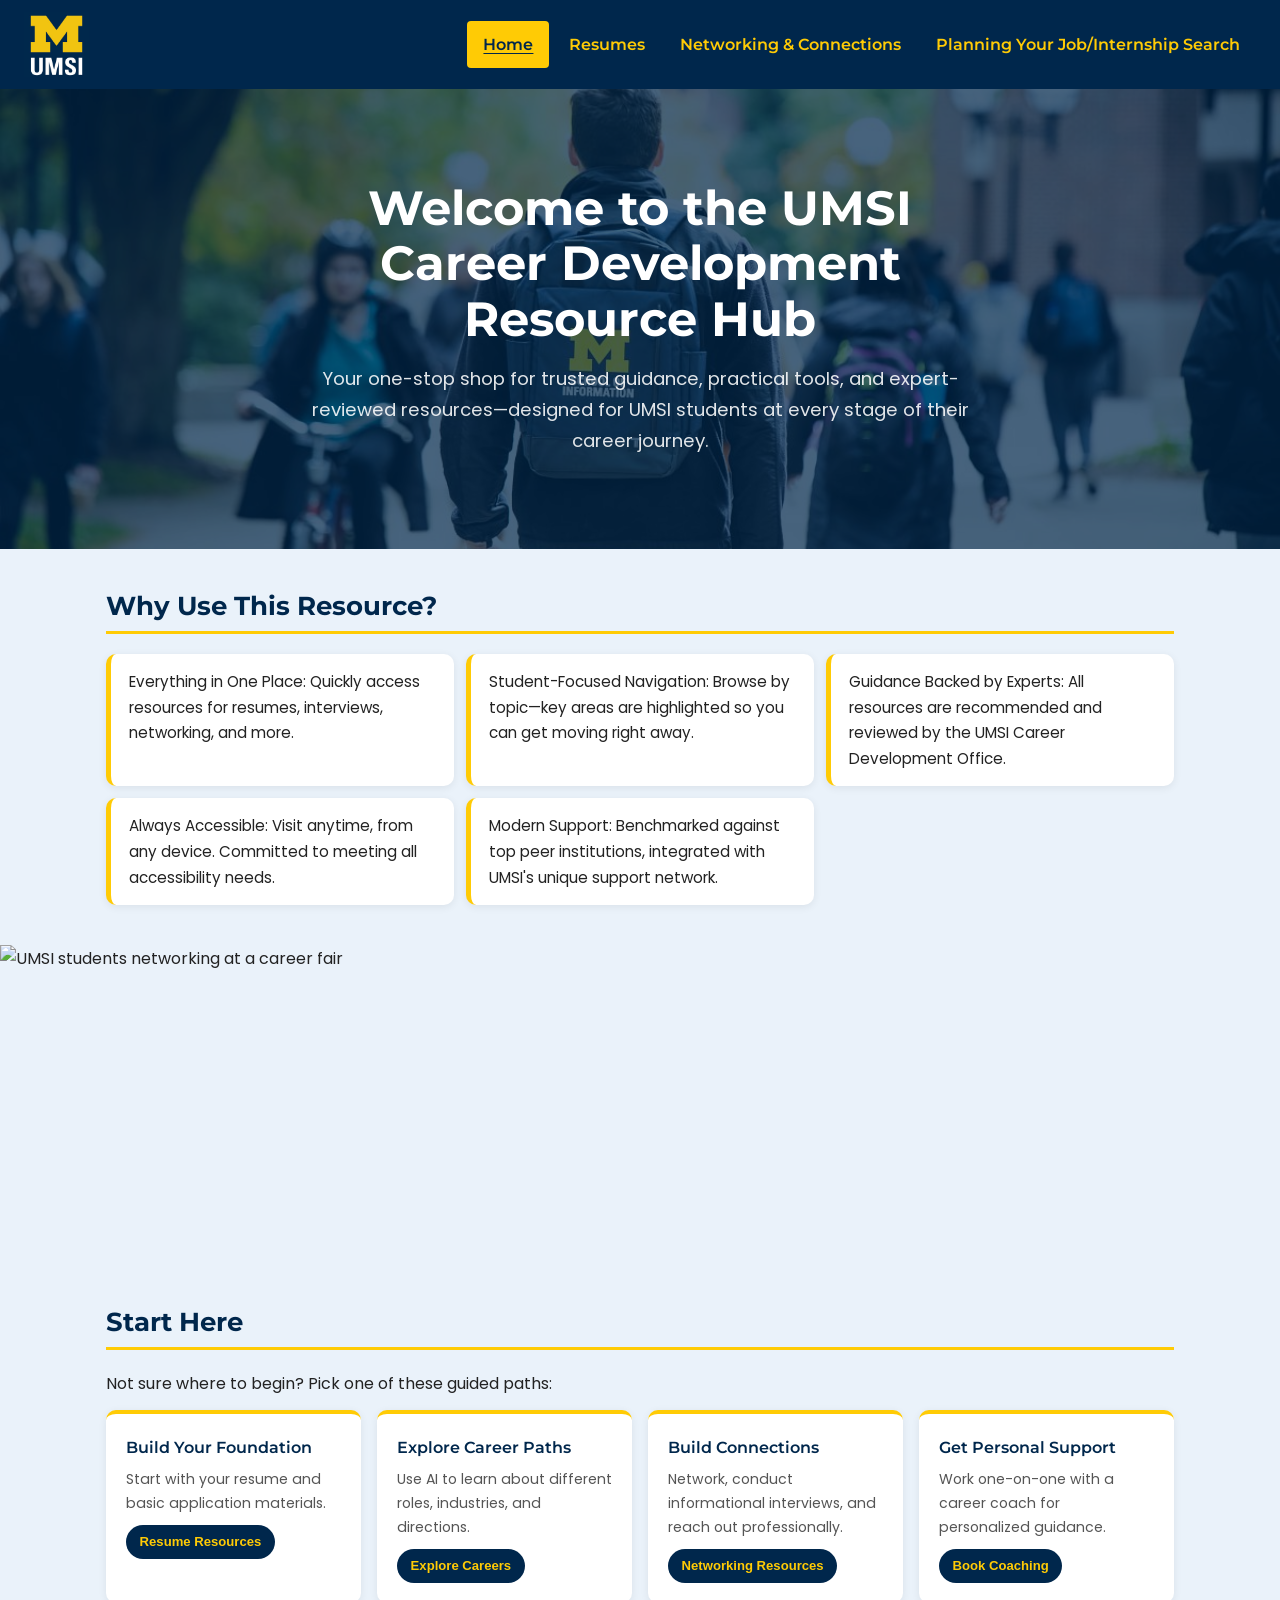
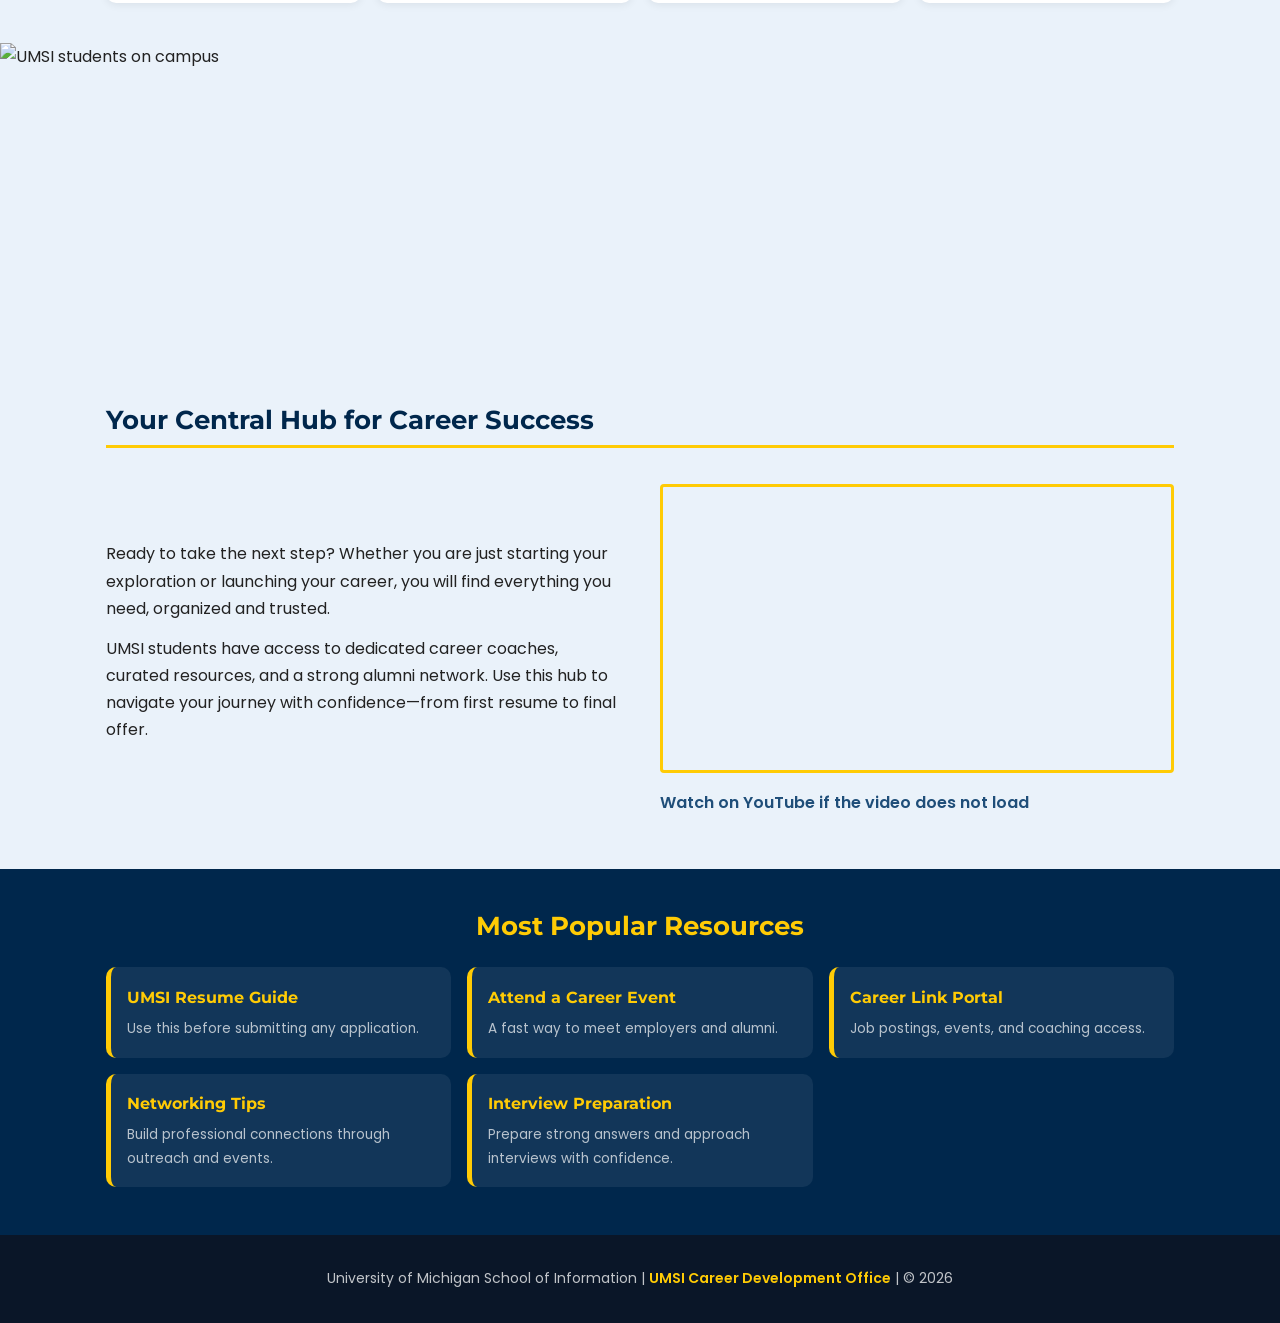
==== commit 1bc11778: "Add files via upload" ====
--- a/index.html
+++ b/index.html
@@ -35,14 +35,14 @@
     </nav>
   </header>
 
+  <section class="welcome" aria-labelledby="welcome-heading">
+    <div class="welcome-content">
+      <h1 id="welcome-heading">Welcome to the UMSI Career Development Resource Hub</h1>
+      <p>Your one-stop shop for trusted guidance, practical tools, and expert-reviewed resources—designed for UMSI students at every stage of their career journey.</p>
+    </div>
+  </section>
+
   <main id="main">
-
-    <section class="welcome" aria-labelledby="welcome-heading">
-      <div class="welcome-content">
-        <h1 id="welcome-heading">Welcome to the UMSI Career Development Resource Hub</h1>
-        <p>Your one-stop shop for trusted guidance, practical tools, and expert-reviewed resources—designed for UMSI students at every stage of their career journey.</p>
-      </div>
-    </section>
 
     <!-- ── SECTION 1: Why Use This Resource ── -->
     <div class="page-content">
@@ -105,24 +105,34 @@
     <div class="page-content">
       <section class="content-section" aria-labelledby="intro-heading">
         <h2 id="intro-heading">Your Central Hub for Career Success</h2>
-        <p>
-          Ready to take the next step? Whether you are just starting your exploration or launching
-          your career, you will find everything you need, organized and trusted.
-        </p>
-
-        <div class="video-wrapper">
-          <iframe
-            src="https://www.youtube.com/embed/GSjGeDYJ5Nk"
-            title="UMSI Career Development intro video – Summer Internship Experience"
-            allow="accelerometer; autoplay; clipboard-write; encrypted-media; gyroscope; picture-in-picture; web-share"
-            allowfullscreen>
-          </iframe>
+        <div class="intro-two-col">
+          <div class="intro-text">
+            <p>
+              Ready to take the next step? Whether you are just starting your exploration or launching
+              your career, you will find everything you need, organized and trusted.
+            </p>
+            <p>
+              UMSI students have access to dedicated career coaches, curated resources, and a strong
+              alumni network. Use this hub to navigate your journey with confidence—from first resume
+              to final offer.
+            </p>
+          </div>
+          <div>
+            <div class="video-wrapper">
+              <iframe
+                src="https://www.youtube.com/embed/GSjGeDYJ5Nk"
+                title="UMSI Career Development intro video – Summer Internship Experience"
+                allow="accelerometer; autoplay; clipboard-write; encrypted-media; gyroscope; picture-in-picture; web-share"
+                allowfullscreen>
+              </iframe>
+            </div>
+            <p>
+              <a href="https://www.youtube.com/watch?v=GSjGeDYJ5Nk" target="_blank" rel="noopener">
+                Watch on YouTube if the video does not load
+              </a>
+            </p>
+          </div>
         </div>
-        <p>
-          <a href="https://www.youtube.com/watch?v=GSjGeDYJ5Nk" target="_blank" rel="noopener">
-            Watch on YouTube if the video does not load
-          </a>
-        </p>
       </section>
     </div>
 
@@ -165,6 +175,7 @@
   <footer>
     <p>University of Michigan School of Information |
       <a href="https://umich.instructure.com/courses/137916">UMSI Career Development Office</a>
+      | &copy; <span id="footer-year"></span>
     </p>
   </footer>
 
@@ -184,6 +195,9 @@
         nav.classList.remove('is-open');
       });
     });
+
+    /* Dynamic year */
+    document.getElementById('footer-year').textContent = new Date().getFullYear();
   </script>
 
 </body>
--- a/css/style.css
+++ b/css/style.css
@@ -1,30 +1,30 @@
-
 /* ------------------------------------------------------------
    1. DESIGN TOKENS
    ------------------------------------------------------------ */
 :root {
-  --navy:        #00274c;
-  --maize:       #ffcb05;
-  --blue-mid:    #1f4e79;
-  --blue-light:  #b9d4ee;
-  --blue-bg:     #eaf2fa;
-  --white:       #ffffff;
-  --text:        #222222;
-  --text-muted:  #555555;
-  --footer-bg:   #0a1628;
+  --navy: #00274c;
+  --maize: #ffcb05;
+  --blue-mid: #1f4e79;
+  --blue-light: #b9d4ee;
+  --blue-bg: #eaf2fa;
+  --white: #ffffff;
+  --text: #222222;
+  --text-muted: #555555;
+  --footer-bg: #0a1628;
 
   --font-display: 'Montserrat', sans-serif;
-  --font-body:    'Poppins', sans-serif;
+  --font-body: 'Poppins', sans-serif;
 
   --radius-sm: 4px;
   --radius-md: 10px;
-  --shadow-sm: 0 2px 8px rgba(0,0,0,0.07);
-  --shadow-md: 0 6px 18px rgba(0,0,0,0.13);
+  --shadow-sm: 0 2px 8px rgba(0, 0, 0, 0.07);
+  --shadow-md: 0 6px 18px rgba(0, 0, 0, 0.13);
   --transition: 0.22s ease;
 }
 
-/* ------------------------------------------------------------
-   2. BASE
+
+/* ------------------------------------------------------------
+   2. BASE  (mobile-first)
    ------------------------------------------------------------ */
 html {
   scroll-behavior: smooth;
@@ -36,13 +36,11 @@
   line-height: 1.7;
   color: var(--text);
   background-color: var(--blue-bg);
-  margin: 0;
-  padding: 0;
 }
 
 h1 {
   font-family: var(--font-display);
-  font-size: clamp(1.75rem, 6vw, 3rem);
+  font-size: clamp(1.6rem, 5vw, 3rem);
   font-weight: 700;
   line-height: 1.15;
   margin: 0 0 1rem;
@@ -50,7 +48,7 @@
 
 h2 {
   font-family: var(--font-display);
-  font-size: clamp(1.2rem, 3.5vw, 1.65rem);
+  font-size: clamp(1.15rem, 3vw, 1.65rem);
   font-weight: 700;
   margin: 0 0 1rem;
   line-height: 1.3;
@@ -63,14 +61,19 @@
   margin: 0 0 0.4rem;
 }
 
-p { margin: 0 0 0.8rem; }
-
-ul, ol {
+p {
+  margin: 0 0 0.8rem;
+}
+
+ul,
+ol {
   padding-left: 1.25rem;
   margin: 0 0 0.8rem;
 }
 
-li { margin-bottom: 0.45rem; }
+li {
+  margin-bottom: 0.45rem;
+}
 
 a {
   color: var(--blue-mid);
@@ -78,7 +81,9 @@
   text-decoration: none;
 }
 
-a:hover { text-decoration: underline; }
+a:hover {
+  text-decoration: underline;
+}
 
 img {
   display: block;
@@ -105,7 +110,9 @@
   text-decoration: none;
 }
 
-.skip a:focus { top: 0; }
+.skip a:focus {
+  top: 0;
+}
 
 
 /* ------------------------------------------------------------
@@ -123,7 +130,7 @@
 
 
 /* ------------------------------------------------------------
-   5. HEADER & NAVIGATION
+   5. HEADER & NAVIGATION  (mobile-first hamburger)
    ------------------------------------------------------------ */
 header {
   background-color: var(--navy);
@@ -131,12 +138,66 @@
   position: sticky;
   top: 0;
   z-index: 100;
+  display: flex;
+  align-items: center;
+  justify-content: space-between;
+  gap: 1rem;
 }
 
 header img {
-  width: 65px;
+  width: 55px;
   height: auto;
-  margin-bottom: 0.5rem;
+  flex-shrink: 0;
+}
+
+.nav-toggle {
+  display: flex;
+  flex-direction: column;
+  justify-content: space-between;
+  width: 28px;
+  height: 20px;
+  background: none;
+  border: none;
+  cursor: pointer;
+  padding: 0;
+  flex-shrink: 0;
+}
+
+.nav-toggle span {
+  display: block;
+  width: 100%;
+  height: 3px;
+  background: var(--maize);
+  border-radius: 2px;
+  transition: transform var(--transition), opacity var(--transition);
+}
+
+.nav-toggle[aria-expanded="true"] span:nth-child(1) {
+  transform: translateY(8.5px) rotate(45deg);
+}
+
+.nav-toggle[aria-expanded="true"] span:nth-child(2) {
+  opacity: 0;
+}
+
+.nav-toggle[aria-expanded="true"] span:nth-child(3) {
+  transform: translateY(-8.5px) rotate(-45deg);
+}
+
+#main-nav {
+  display: none;
+  position: absolute;
+  top: 100%;
+  left: 0;
+  right: 0;
+  background-color: var(--navy);
+  border-top: 2px solid var(--maize);
+  z-index: 99;
+  padding: 0.5rem 1.25rem 1rem;
+}
+
+#main-nav.is-open {
+  display: block;
 }
 
 nav ul {
@@ -144,20 +205,22 @@
   margin: 0;
   padding: 0;
   display: flex;
-  flex-wrap: wrap;
+  flex-direction: column;
   gap: 0.2rem;
-  justify-content: center;
-}
-
-nav li { list-style: none; margin: 0; }
+}
+
+nav li {
+  list-style: none;
+  margin: 0;
+}
 
 nav a {
   display: block;
   color: var(--maize);
   font-family: var(--font-display);
   font-weight: 600;
-  font-size: 0.875rem;
-  padding: 0.5rem 0.7rem;
+  font-size: 0.95rem;
+  padding: 0.6rem 0.7rem;
   border-radius: var(--radius-sm);
   text-decoration: none;
   transition: background var(--transition), color var(--transition);
@@ -176,20 +239,23 @@
 }
 
 
+/* ------------------------------------------------------------
+   6. WELCOME BAND
+   ------------------------------------------------------------ */
 .welcome {
   background-color: var(--navy);
   background-image: url('../images/UMSI_CampusFall_UMSIBackpack_02.jpg');
-  background-attachment: fixed;
+  background-attachment: scroll;
   background-position: center;
   background-repeat: no-repeat;
   background-size: cover;
-  min-height: 380px;
+  min-height: 320px;
   display: flex;
   flex-direction: column;
   justify-content: center;
   align-items: center;
   text-align: center;
-  padding: 3rem 1.5rem;
+  padding: 2.5rem 1.25rem;
   position: relative;
 }
 
@@ -204,6 +270,7 @@
   position: relative;
   z-index: 1;
   max-width: 720px;
+  width: 100%;
 }
 
 .welcome h1 {
@@ -212,26 +279,39 @@
 }
 
 .welcome p {
-  color: rgba(255,255,255,0.88);
-  font-size: clamp(0.95rem, 2.5vw, 1.15rem);
+  color: rgba(255, 255, 255, 0.88);
+  font-size: clamp(0.9rem, 2.5vw, 1.15rem);
   margin: 0;
 }
 
 .welcome-subtitle {
-  color: rgba(255,255,255,0.82);
-  font-size: clamp(0.9rem, 2.2vw, 1.1rem);
+  color: rgba(255, 255, 255, 0.82);
+  font-size: clamp(0.875rem, 2.2vw, 1.1rem);
   font-family: var(--font-body);
   font-weight: 400;
   margin: 0.5rem 0 0;
   max-width: 600px;
 }
 
-/* ------------------------------------------------------------
-   QUICK STEPS STRIP
+.welcome--resume {
+  background-image: url('../images/MCOMMONS-SnowyCampusScenes-095.jpg');
+}
+
+.welcome--networking {
+  background-image: url('../images/UMSI_CareerFair_02062025_10.jpg');
+}
+
+.welcome--job {
+  background-image: url('../images/MCOMMONS-FallColors2025-67.jpg');
+}
+
+
+/* ------------------------------------------------------------
+   7. QUICK STEPS STRIP
    ------------------------------------------------------------ */
 .quick-steps {
   background-color: var(--blue-mid);
-  padding: 1.75rem 1.25rem;
+  padding: 1.5rem 1.25rem;
 }
 
 .quick-steps-inner {
@@ -280,15 +360,15 @@
   margin-bottom: 0.15rem;
 }
 
-/* ------------------------------------------------------------
-   7. IMAGE DIVIDER BANDS
+
+/* ------------------------------------------------------------
+   8. IMAGE DIVIDER BANDS
    ------------------------------------------------------------ */
 .img-divider {
   width: 100%;
-  height: 220px;
+  height: 160px;
   overflow: hidden;
 }
-
 
 .img-divider:not(:has(img)) {
   height: 0;
@@ -303,7 +383,7 @@
 
 
 /* ------------------------------------------------------------
-   8. PAGE CONTENT WRAPPER
+   9. PAGE CONTENT WRAPPER
    ------------------------------------------------------------ */
 .page-content {
   max-width: 1100px;
@@ -311,9 +391,8 @@
   padding: 0 1rem;
 }
 
-/* Section blocks with comfortable vertical rhythm */
 .content-section {
-  padding: 2.5rem 0;
+  padding: 2rem 0;
 }
 
 .content-section h2 {
@@ -325,7 +404,7 @@
 
 
 /* ------------------------------------------------------------
-   9. WHY-USE LIST (simple styled bullets)
+   10. WHY-USE LIST
    ------------------------------------------------------------ */
 .why-list {
   list-style: none;
@@ -348,7 +427,7 @@
 
 
 /* ------------------------------------------------------------
-   10. PATHS GRID (Start Here — 4 guided paths)
+   11. PATHS GRID
    ------------------------------------------------------------ */
 .paths-grid {
   list-style: none;
@@ -404,7 +483,7 @@
 
 
 /* ------------------------------------------------------------
-   11. POPULAR RESOURCES BAND
+   12. POPULAR RESOURCES BAND
    ------------------------------------------------------------ */
 .popular-resources {
   background-color: var(--navy);
@@ -412,9 +491,9 @@
   margin: 0;
 }
 
-.popular-resources .page-content > h2 {
+.popular-resources .page-content>h2 {
   color: var(--maize);
-  border-bottom-color: rgba(255,203,5,0.35);
+  border-bottom-color: rgba(255, 203, 5, 0.35);
   text-align: center;
 }
 
@@ -429,7 +508,7 @@
 }
 
 .resource-grid li {
-  background: rgba(255,255,255,0.07);
+  background: rgba(255, 255, 255, 0.07);
   border-left: 5px solid var(--maize);
   border-radius: var(--radius-md);
   padding: 1.1rem 1rem;
@@ -438,7 +517,7 @@
 }
 
 .resource-grid li:hover {
-  background: rgba(255,255,255,0.14);
+  background: rgba(255, 255, 255, 0.14);
   transform: translateY(-2px);
 }
 
@@ -451,23 +530,26 @@
   margin-bottom: 0.35rem;
 }
 
-.resource-grid a:hover { color: var(--white); }
+.resource-grid a:hover {
+  color: var(--white);
+}
 
 .resource-grid p {
   margin: 0;
   font-size: 0.85rem;
-  color: rgba(255,255,255,0.7);
-}
-
-
-/* ------------------------------------------------------------
-   12. VIDEO WRAPPER (responsive 16:9)
+  color: rgba(255, 255, 255, 0.7);
+}
+
+
+/* ------------------------------------------------------------
+   13. VIDEO WRAPPER (responsive 16:9)
    ------------------------------------------------------------ */
 .video-wrapper {
   position: relative;
   width: 100%;
-  padding-bottom: 56.25%;
-  height: 0;
+  max-width: 560px;
+  aspect-ratio: 16 / 9;
+  height: auto;
   overflow: hidden;
   margin: 1rem 0;
   border: 3px solid var(--maize);
@@ -476,29 +558,88 @@
 
 .video-wrapper iframe {
   position: absolute;
-  top: 0; left: 0;
+  top: 0;
+  left: 0;
   width: 100%;
   height: 100%;
   border: none;
 }
 
-iframe { max-width: 100%; border: none; }
-
-
-/* ------------------------------------------------------------
-   13. INNER PAGES (resume, networking, job)
-   ------------------------------------------------------------ */
-
-/* Per-page hero background images — modifier classes on .hero */
-.welcome--resume     { background-image: url('../images/MCOMMONS-SnowyCampusScenes-095.jpg'); }
-.welcome--networking { background-image: url('../images/UMSI_CareerFair_02062025_10.jpg'); }
-.welcome--job        { background-image: url('../images/MCOMMONS-FallColors2025-67.jpg'); }
-
-/* Inner page body */
+iframe {
+  max-width: 100%;
+  border: none;
+}
+
+
+/* ------------------------------------------------------------
+   14. INNER PAGES
+   ------------------------------------------------------------ */
+
+/* Mobile: single column, no sidebar */
+.inner-layout {
+  display: block;
+}
+
+.sidebar {
+  display: none;
+}
+
 .inner-content {
   max-width: 900px;
   margin: 0 auto;
-  padding: 0.5rem 1rem 3rem;
+  padding: 1rem 1rem 3rem;
+}
+
+/* Sidebar nav */
+.sidebar-nav {
+  list-style: none;
+  padding: 0;
+  margin: 0;
+}
+
+.sidebar-nav li {
+  margin: 0;
+}
+
+.sidebar-nav a {
+  display: block;
+  font-family: var(--font-display);
+  font-size: 0.8rem;
+  font-weight: 600;
+  color: var(--blue-mid);
+  padding: 0.45rem 0.75rem;
+  border-left: 3px solid transparent;
+  border-radius: 0 var(--radius-sm) var(--radius-sm) 0;
+  text-decoration: none;
+  transition: border-color var(--transition), background var(--transition), color var(--transition);
+  line-height: 1.4;
+}
+
+.sidebar-nav a:hover {
+  border-left-color: var(--maize);
+  background: var(--white);
+  color: var(--navy);
+  text-decoration: none;
+}
+
+.sidebar-label {
+  font-family: var(--font-display);
+  font-size: 0.7rem;
+  font-weight: 700;
+  text-transform: uppercase;
+  letter-spacing: 0.08em;
+  color: var(--text-muted);
+  padding: 0 0.75rem 0.5rem;
+  display: block;
+}
+
+/* Index page: two-column intro+video */
+.intro-two-col {
+  display: block;
+}
+
+.intro-two-col .intro-text {
+  margin-bottom: 1rem;
 }
 
 .inner-content h2 {
@@ -515,7 +656,6 @@
   margin-bottom: 0.5rem;
 }
 
-/* Resource link cards */
 .resource-list {
   list-style: none;
   padding: 0;
@@ -560,96 +700,447 @@
   color: var(--text-muted);
 }
 
-/* Numbered steps */
-.steps-list { padding-left: 1.5rem; }
-.steps-list li { margin-bottom: 0.75rem; font-size: 0.975rem; }
-
-/* FAQ */
-.faq-list { list-style: none; padding: 0; }
-.faq-list li {
+.steps-list {
+  list-style-type: decimal;
+  padding-left: 1.5rem;
+}
+
+.steps-list li {
+  margin-bottom: 0.75rem;
+  font-size: 0.975rem;
+}
+
+.inner-content figure {
+  margin: 1.5rem 0;
+  overflow: hidden;
+  border-radius: var(--radius-sm);
+}
+
+.inner-content figure img {
+  width: 100%;
+  max-height: 320px;
+  object-fit: cover;
+}
+
+.inner-content figcaption {
+  font-size: 0.8rem;
+  color: #666;
+  padding: 0.4rem 0;
+  text-align: center;
+}
+
+
+/* ------------------------------------------------------------
+   15. FOOTER
+   ------------------------------------------------------------ */
+footer {
+  background-color: var(--footer-bg);
+  color: rgba(255, 255, 255, 0.75);
+  text-align: center;
+  padding: 2rem 1rem;
+}
+
+footer p {
+  margin: 0;
+  font-size: 0.875rem;
+}
+
+footer a {
+  color: var(--maize);
+  font-weight: 600;
+}
+
+footer a:hover {
+  text-decoration: underline;
+}
+
+
+/* ============================================================
+   16. FAQ ACCORDION
+   ============================================================ */
+
+.faq-accordion {
+  list-style: none;
+  padding: 0;
+  margin: 1rem 0 0;
+  display: flex;
+  flex-direction: column;
+  gap: 0.6rem;
+}
+
+.faq-accordion li {
+  margin: 0;
+}
+
+.faq-question {
+  width: 100%;
   background: var(--white);
+  border: none;
+  border-left: 5px solid var(--maize);
   border-radius: var(--radius-sm);
   padding: 1rem 1.25rem;
-  margin-bottom: 0.875rem;
-  border-top: 3px solid var(--blue-light);
-}
-
-/* Figure on inner pages */
-.inner-content figure { margin: 1.5rem 0; overflow: hidden; border-radius: var(--radius-sm); }
-.inner-content figure img { width: 100%; max-height: 320px; object-fit: cover; }
-.inner-content figcaption { font-size: 0.8rem; color: #666; padding: 0.4rem 0; text-align: center; }
-
-
-/* ------------------------------------------------------------
-   14. FOOTER
-   ------------------------------------------------------------ */
-footer {
-  background-color: var(--footer-bg);
-  color: rgba(255,255,255,0.75);
+  display: flex;
+  justify-content: space-between;
+  align-items: center;
+  gap: 1rem;
+  cursor: pointer;
+  font-family: var(--font-display);
+  font-size: 0.95rem;
+  font-weight: 600;
+  color: var(--navy);
+  text-align: left;
+  box-shadow: var(--shadow-sm);
+  transition: background var(--transition), color var(--transition);
+}
+
+.faq-question:hover {
+  background: var(--blue-bg);
+}
+
+.faq-question[aria-expanded="true"] {
+  background: var(--navy);
+  color: var(--maize);
+  border-radius: var(--radius-sm) var(--radius-sm) 0 0;
+}
+
+.faq-icon {
+  flex-shrink: 0;
+  width: 1.4rem;
+  height: 1.4rem;
+  border-radius: 50%;
+  background: var(--maize);
+  color: var(--navy);
+  font-size: 1.1rem;
+  font-weight: 700;
+  display: flex;
+  align-items: center;
+  justify-content: center;
+  line-height: 1;
+  transition: transform var(--transition);
+}
+
+.faq-question[aria-expanded="true"] .faq-icon {
+  transform: rotate(45deg);
+}
+
+.faq-answer {
+  background: var(--white);
+  border-left: 5px solid var(--maize);
+  border-radius: 0 0 var(--radius-sm) var(--radius-sm);
+  padding: 0 1.25rem;
+  font-size: 0.9rem;
+  color: var(--text-muted);
+  line-height: 1.7;
+  max-height: 0;
+  overflow: hidden;
+  transition: max-height 0.3s ease, padding 0.3s ease;
+}
+
+.faq-answer.is-open {
+  max-height: 300px;
+  padding: 0.9rem 1.25rem 1rem;
+}
+
+
+/* ============================================================
+   17. PAGE 404
+   ============================================================ */
+
+.error-page {
+  min-height: calc(100vh - 120px);
+  display: flex;
+  flex-direction: column;
+  align-items: center;
+  justify-content: center;
   text-align: center;
-  padding: 2rem 1rem;
-}
-
-footer p { margin: 0; font-size: 0.875rem; }
-
-footer a { color: var(--maize); font-weight: 600; }
-footer a:hover { text-decoration: underline; }
-
-
-/* ------------------------------------------------------------
-   15. REDUCED MOTION
-   ------------------------------------------------------------ */
+  padding: 3rem 1.5rem;
+  background-color: var(--blue-bg);
+}
+
+.error-code {
+  font-family: var(--font-display);
+  font-size: clamp(5rem, 20vw, 10rem);
+  font-weight: 700;
+  color: var(--navy);
+  line-height: 1;
+  margin-bottom: 0.25rem;
+  letter-spacing: -2px;
+}
+
+.error-code span {
+  color: var(--maize);
+}
+
+.error-title {
+  font-family: var(--font-display);
+  font-size: clamp(1.2rem, 3vw, 1.75rem);
+  font-weight: 700;
+  color: var(--navy);
+  margin: 0.75rem 0 1rem;
+}
+
+.error-desc {
+  font-size: clamp(0.9rem, 2vw, 1rem);
+  color: var(--text-muted);
+  max-width: 480px;
+  margin: 0 auto 2rem;
+  line-height: 1.7;
+}
+
+.error-links {
+  list-style: none;
+  padding: 0;
+  margin: 0;
+  display: flex;
+  flex-wrap: wrap;
+  gap: 0.75rem;
+  justify-content: center;
+}
+
+.error-links a {
+  display: inline-block;
+  background: var(--navy);
+  color: var(--maize);
+  font-family: var(--font-display);
+  font-weight: 700;
+  font-size: 0.875rem;
+  padding: 0.6rem 1.25rem;
+  border-radius: 20px;
+  text-decoration: none;
+  transition: background var(--transition);
+}
+
+.error-links a:hover {
+  background: var(--blue-mid);
+  text-decoration: none;
+}
+
+.error-links a.secondary {
+  background: transparent;
+  color: var(--navy);
+  border: 2px solid var(--navy);
+}
+
+.error-links a.secondary:hover {
+  background: var(--navy);
+  color: var(--maize);
+}
+
+
+/* ============================================================
+   18. MEDIA QUERIES
+   Breakpoints: 640px (tablet), 768px (large tablet), 960px (desktop)
+   ============================================================ */
+
+/* ── Tablet ≥ 640px ── */
+@media (min-width: 640px) {
+
+  /* Header & nav */
+  header {
+    padding: 0.75rem 1.5rem;
+  }
+
+  header img {
+    width: 65px;
+  }
+
+  .nav-toggle {
+    display: none;
+  }
+
+  #main-nav {
+    display: block !important;
+    position: static;
+    background: none;
+    border: none;
+    padding: 0;
+    flex: 1;
+  }
+
+  nav ul {
+    flex-direction: row;
+    flex-wrap: wrap;
+    gap: 0.2rem;
+    justify-content: flex-end;
+  }
+
+  nav a {
+    font-size: 0.875rem;
+  }
+
+  /* Welcome section */
+  .welcome {
+    min-height: 380px;
+  }
+
+  /* Quick steps */
+  .quick-steps-inner {
+    grid-template-columns: repeat(3, 1fr);
+    gap: 1.5rem;
+  }
+
+  /* Image divider */
+  .img-divider {
+    height: 240px;
+  }
+
+  /* Content section */
+  .content-section {
+    padding: 2.5rem 0;
+  }
+
+  /* Grids */
+  .why-list {
+    grid-template-columns: 1fr 1fr;
+  }
+
+  .paths-grid {
+    grid-template-columns: 1fr 1fr;
+  }
+
+  .resource-grid {
+    grid-template-columns: 1fr 1fr;
+  }
+
+  .resource-list {
+    grid-template-columns: 1fr 1fr;
+  }
+
+  /* Inner pages */
+  .inner-content {
+    padding: 1.5rem 1.5rem 3rem;
+  }
+}
+
+/* ── Large Tablet ≥ 768px ── */
+@media (min-width: 768px) {
+
+  /* Hero */
+  .welcome {
+    min-height: 420px;
+  }
+
+  /* Image divider */
+  .img-divider {
+    height: 280px;
+  }
+
+  /* Grids */
+  .why-list {
+    grid-template-columns: repeat(3, 1fr);
+  }
+
+  .paths-grid {
+    grid-template-columns: repeat(2, 1fr);
+  }
+
+  .resource-grid {
+    grid-template-columns: repeat(3, 1fr);
+  }
+
+  .resource-list {
+    grid-template-columns: 1fr 1fr;
+  }
+
+  /* ── STRUCTURAL: sticky sidebar on inner pages ── */
+  .inner-layout {
+    display: grid;
+    grid-template-columns: 180px 1fr;
+    gap: 2rem;
+    max-width: 1100px;
+    margin: 0 auto;
+    padding: 1.5rem 1.5rem 3rem;
+    align-items: start;
+  }
+
+  .sidebar {
+    display: block;
+    position: sticky;
+    top: 80px;
+    background: var(--white);
+    border-radius: var(--radius-md);
+    padding: 1rem 0;
+    box-shadow: var(--shadow-sm);
+  }
+
+  /* inner-content loses its own max-width/padding when inside inner-layout */
+  .inner-layout .inner-content {
+    max-width: 100%;
+    margin: 0;
+    padding: 0;
+  }
+
+  /* ── STRUCTURAL: two-column intro+video on index ── */
+  .intro-two-col {
+    display: grid;
+    grid-template-columns: 1fr 1fr;
+    gap: 2.5rem;
+    align-items: center;
+  }
+
+  .intro-two-col .intro-text {
+    margin-bottom: 0;
+  }
+
+  /* Footer: two columns */
+  .footer-inner {
+    display: grid;
+    grid-template-columns: 1fr 1fr;
+    gap: 1rem;
+    text-align: left;
+  }
+}
+
+/* ── Desktop ≥ 960px ── */
+@media (min-width: 960px) {
+
+  /* Nav */
+  nav a {
+    font-size: 1rem;
+    padding: 0.6rem 1rem;
+  }
+
+  /* Hero */
+  .welcome {
+    min-height: 460px;
+  }
+
+  /* Image divider */
+  .img-divider {
+    height: 320px;
+  }
+
+  /* Grids */
+  .why-list {
+    grid-template-columns: repeat(3, 1fr);
+  }
+
+  .paths-grid {
+    grid-template-columns: repeat(4, 1fr);
+  }
+
+  .resource-grid {
+    grid-template-columns: repeat(3, 1fr);
+  }
+
+  /* Sidebar wider on desktop */
+  .inner-layout {
+    grid-template-columns: 210px 1fr;
+  }
+}
+
+/* ── Reduced motion ── */
 @media (prefers-reduced-motion: reduce) {
-  html { scroll-behavior: auto; }
-  * { animation-duration: 0.01ms !important; transition-duration: 0.01ms !important; }
-  .skip a { transition: none; }
-  .welcome { background-attachment: scroll; }   /* disable parallax */
-}
-
-
-/* ------------------------------------------------------------
-   16. RESPONSIVE BREAKPOINTS
-   ------------------------------------------------------------ */
-
-/* Tablet ≥ 600px */
-@media (min-width: 600px) {
-  header {
-    display: flex;
-    align-items: center;
-    gap: 1.25rem;
-    padding: 0.75rem 1.5rem;
-  }
-
-  header img { margin-bottom: 0; flex-shrink: 0; }
-
-  nav ul { justify-content: flex-start; margin: 0; }
-
-  nav a { font-size: 0.95rem; }
-
-  .why-list { grid-template-columns: 1fr 1fr; }
-
-  .paths-grid { grid-template-columns: 1fr 1fr; }
-
-  .resource-grid { grid-template-columns: 1fr 1fr; }
-
-  .img-divider { height: 280px; }
-
-  .resource-list { grid-template-columns: 1fr 1fr; }
-
-  .quick-steps-inner { grid-template-columns: repeat(3, 1fr); gap: 1.5rem; }
-}
-
-/* Desktop ≥ 960px */
-@media (min-width: 960px) {
-  nav a { font-size: 1rem; padding: 0.6rem 1rem; }
-
-  .welcome { min-height: 460px; }
-
-  .paths-grid { grid-template-columns: repeat(4, 1fr); }
-
-  .resource-grid { grid-template-columns: repeat(3, 1fr); }
-
-  .why-list { grid-template-columns: repeat(3, 1fr); }
-
-  .img-divider { height: 340px; }
-}
+  html {
+    scroll-behavior: auto;
+  }
+
+  * {
+    animation-duration: 0.01ms !important;
+    transition-duration: 0.01ms !important;
+  }
+
+  .skip a {
+    transition: none;
+  }
+}
